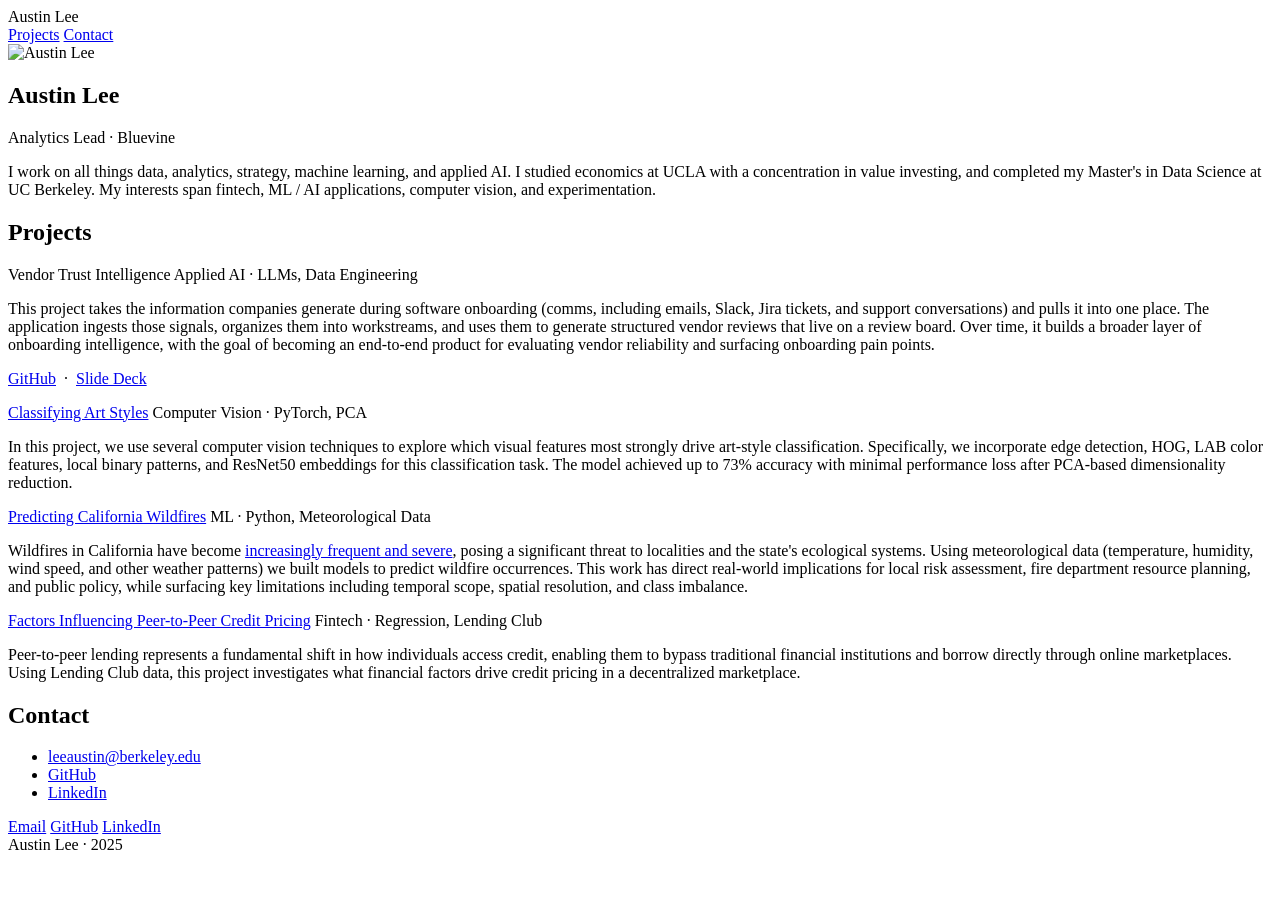
==== docs/index.html @ 0658cb46 "site change" ====
<!DOCTYPE html>
<html lang="en">
<head>
  <meta charset="UTF-8">
  <meta name="viewport" content="width=device-width, initial-scale=1.0">
  <!-- EDIT: Update this description for SEO / link previews -->
  <meta name="description" content="Austin Lee — analytics, data science, fintech, and applied AI.">
  <title>Austin Lee</title>
  <link rel="stylesheet" href="style.css">
</head>
<body>

  <div class="container">

    <!-- ======================================================
         NAVIGATION
         EDIT: site-name and nav-links text here.
         ====================================================== -->
    <nav class="site-nav">
      <span class="site-name">Austin Lee</span>
      <div class="nav-links">
        <a href="#projects">Projects</a>
        <a href="#contact">Contact</a>
      </div>
    </nav>

    <!-- ======================================================
         ABOUT
         ====================================================== -->
    <section id="about" class="section section-about">

      <!-- PHOTO: src points to IMG_4394.jpeg in the site root -->
      <img src="IMG_4394.jpeg" alt="Austin Lee" class="headshot">

      <div class="about-text">
        <!-- EDIT: Your name -->
        <h1 class="display-name">Austin Lee</h1>
        <!-- EDIT: Short role / affiliation line -->
        <p class="tagline">Analytics Lead &middot; Bluevine</p>
        <!-- EDIT: Bio paragraph -->
        <p>
          I work on all things data, analytics, strategy, machine learning,
          and applied AI. I studied economics at UCLA with a concentration
          in value investing, and completed my Master's in Data Science at
          UC Berkeley. My interests span fintech, ML&nbsp;/&nbsp;AI applications,
          computer vision, and experimentation.
        </p>
      </div>

    </section>

    <!-- ======================================================
         PROJECTS
         To add a project: copy one .project block, paste below
         the last one, and update the text.
         ====================================================== -->
    <section id="projects" class="section">
      <h2>Projects</h2>

      <div class="project-list">

        <!-- PROJECT ─────────────────────────────────────────── -->
        <div class="project">
          <div class="project-meta-row">
            <span class="project-title">Vendor Trust Intelligence</span>
            <span class="project-tags">Applied AI &middot; LLMs, Data Engineering</span>
          </div>
          <p>
            This project takes the information companies generate during software
            onboarding (comms, including emails, Slack, Jira tickets, and support
            conversations) and pulls it into one place. The application ingests
            those signals, organizes them into workstreams, and uses them to
            generate structured vendor reviews that live on a review board. Over
            time, it builds a broader layer of onboarding intelligence, with the
            goal of becoming an end-to-end product for evaluating vendor
            reliability and surfacing onboarding pain points.
          </p>
          <p class="project-links">
            <a href="https://github.com/syntheticfinds/vendor_software_integration"
               target="_blank" rel="noopener noreferrer">GitHub</a>
            &nbsp;&middot;&nbsp;
            <a href="https://docs.google.com/presentation/d/1JFO6lfKK7rEiCp5JdqS1DASUhos-JmWsVUtDWDUIVDE/edit?slide=id.g3beec2bdab8_0_416#slide=id.g3beec2bdab8_0_416"
               target="_blank" rel="noopener noreferrer">Slide Deck</a>
          </p>
        </div>

        <!-- PROJECT ─────────────────────────────────────────── -->
        <div class="project">
          <div class="project-meta-row">
            <span class="project-title">
              <a href="https://github.com/leeaustin120/Datasci281-Final-Project/blob/main/Datasci281%20Final%20Report.pdf"
                 target="_blank" rel="noopener noreferrer">Classifying Art Styles</a>
            </span>
            <span class="project-tags">Computer Vision &middot; PyTorch, PCA</span>
          </div>
          <p>
            In this project, we use several computer vision techniques to explore
            which visual features most strongly drive art-style classification.
            Specifically, we incorporate edge detection, HOG, LAB color features,
            local binary patterns, and ResNet50 embeddings for this classification
            task. The model achieved up to 73% accuracy with minimal performance
            loss after PCA-based dimensionality reduction.
          </p>
        </div>

        <!-- PROJECT ─────────────────────────────────────────── -->
        <div class="project">
          <div class="project-meta-row">
            <span class="project-title">
              <a href="https://medium.com/@leeaustin_13493/predicting-california-wildfires-ebcdc1ce2829"
                 target="_blank" rel="noopener noreferrer">Predicting California Wildfires</a>
            </span>
            <span class="project-tags">ML &middot; Python, Meteorological Data</span>
          </div>
          <p>
            Wildfires in California have become
            <a href="https://en.wikipedia.org/wiki/Palisades_Fire" target="_blank" rel="noopener noreferrer">increasingly frequent and severe</a>,
            posing a significant threat to localities and the state's ecological
            systems. Using meteorological data (temperature, humidity, wind speed,
            and other weather patterns) we built models to predict wildfire
            occurrences. This work has direct real-world implications for local
            risk assessment, fire department resource planning, and public policy,
            while surfacing key limitations including temporal scope, spatial
            resolution, and class imbalance.
          </p>
        </div>

        <!-- PROJECT ─────────────────────────────────────────── -->
        <div class="project">
          <div class="project-meta-row">
            <span class="project-title">
              <a href="https://medium.com/@leeaustin_13493/factors-influencing-peer-to-peer-credit-pricing-77b4ab35d776"
                 target="_blank" rel="noopener noreferrer">Factors Influencing Peer-to-Peer Credit Pricing</a>
            </span>
            <span class="project-tags">Fintech &middot; Regression, Lending Club</span>
          </div>
          <p>
            Peer-to-peer lending represents a fundamental shift in how individuals
            access credit, enabling them to bypass traditional financial institutions
            and borrow directly through online marketplaces. Using Lending Club data,
            this project investigates what financial factors drive credit pricing in
            a decentralized marketplace.
          </p>
        </div>

      </div>
    </section>


<!-- ======================================================
         CONTACT
         ====================================================== -->
    <section id="contact" class="section">
      <h2>Contact</h2>
      <ul class="contact-list">
        <li><a href="mailto:leeaustin@berkeley.edu">leeaustin@berkeley.edu</a></li>
        <li><a href="https://github.com/leeaustin120" target="_blank" rel="noopener noreferrer">GitHub</a></li>
        <li><a href="https://www.linkedin.com/in/lee-austin-120/" target="_blank" rel="noopener noreferrer">LinkedIn</a></li>
      </ul>
    </section>

  </div><!-- /.container -->

  <!-- ======================================================
       FOOTER
       EDIT: Replace placeholder URLs with your real links below.
       ====================================================== -->
  <footer class="site-footer">
    <div class="container footer-inner">
      <div class="footer-links">
        <a href="mailto:leeaustin@berkeley.edu">Email</a>
        <a href="https://github.com/leeaustin120" target="_blank" rel="noopener noreferrer">GitHub</a>
        <a href="https://www.linkedin.com/in/lee-austin-120/" target="_blank" rel="noopener noreferrer">LinkedIn</a>
      </div>
      <!-- EDIT: Name and year -->
      <span class="footer-copy">Austin Lee &middot; 2025</span>
    </div>
  </footer>

</body>
</html>
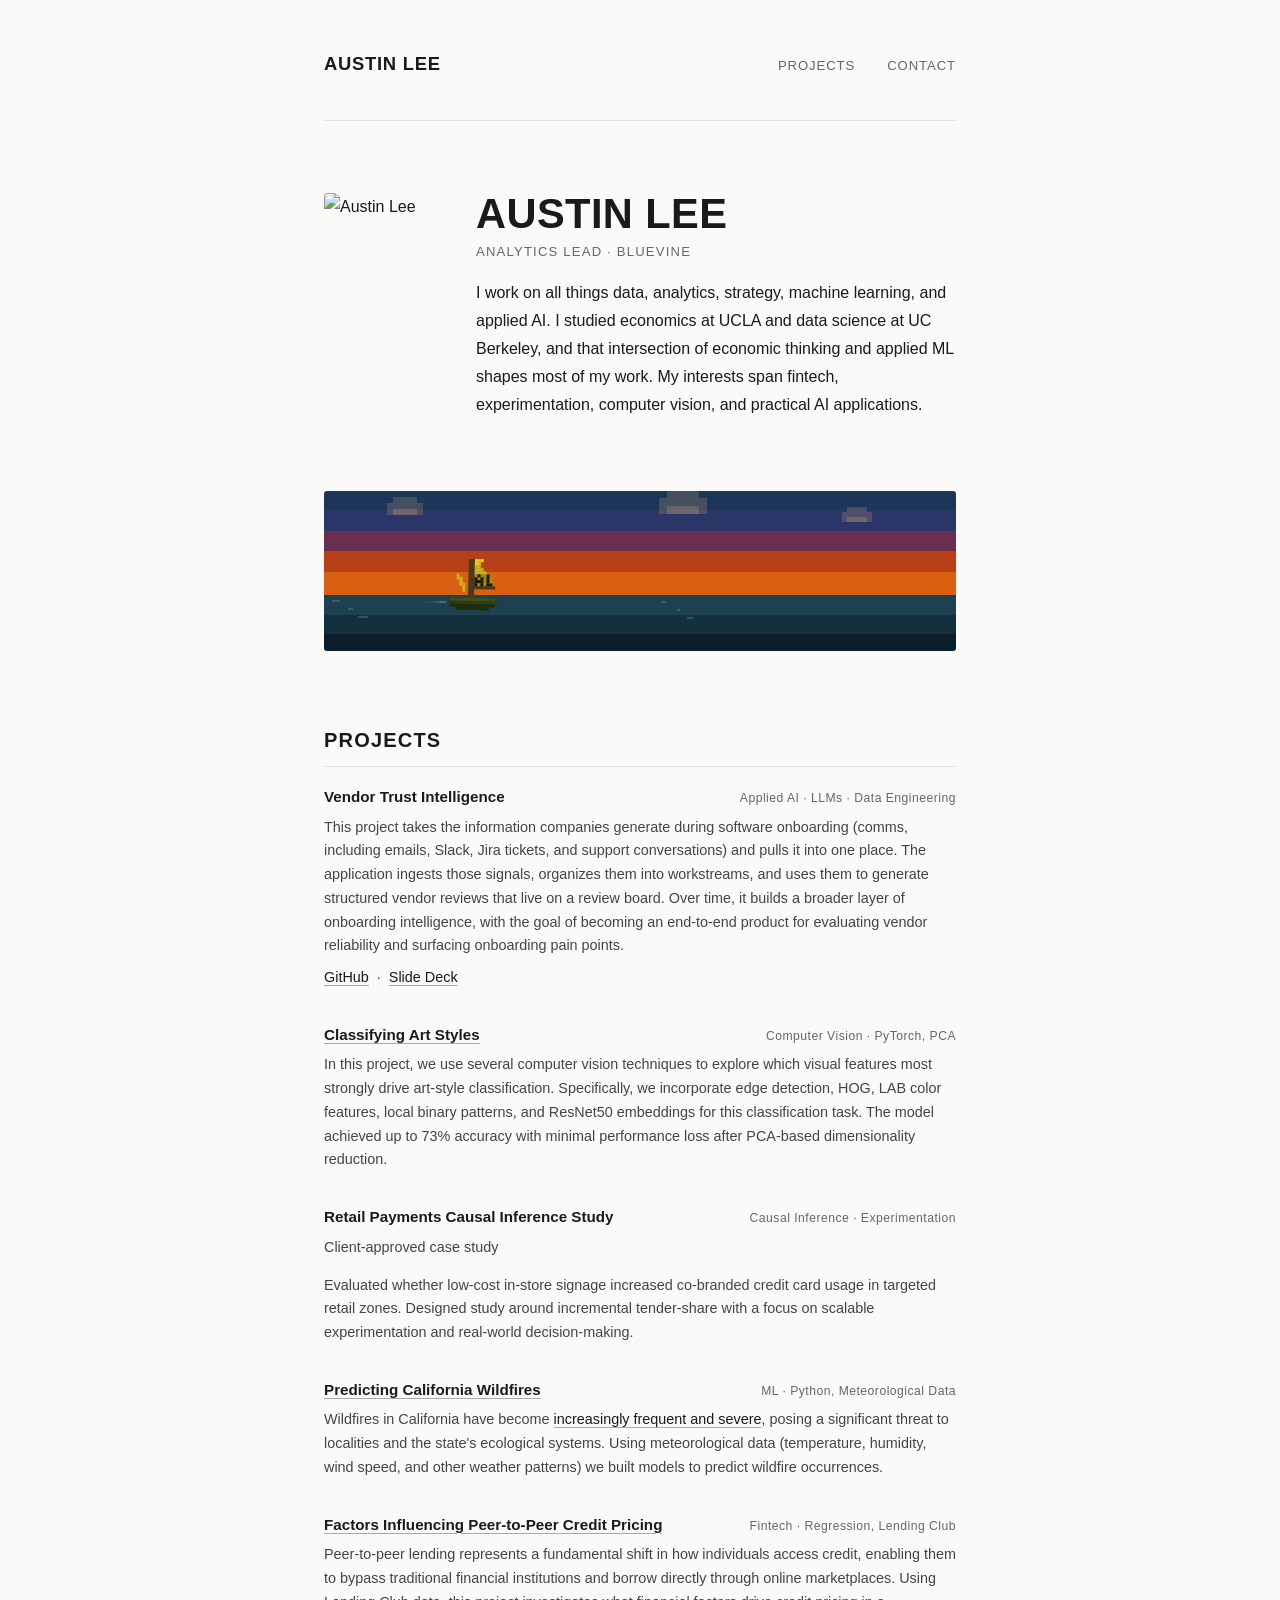
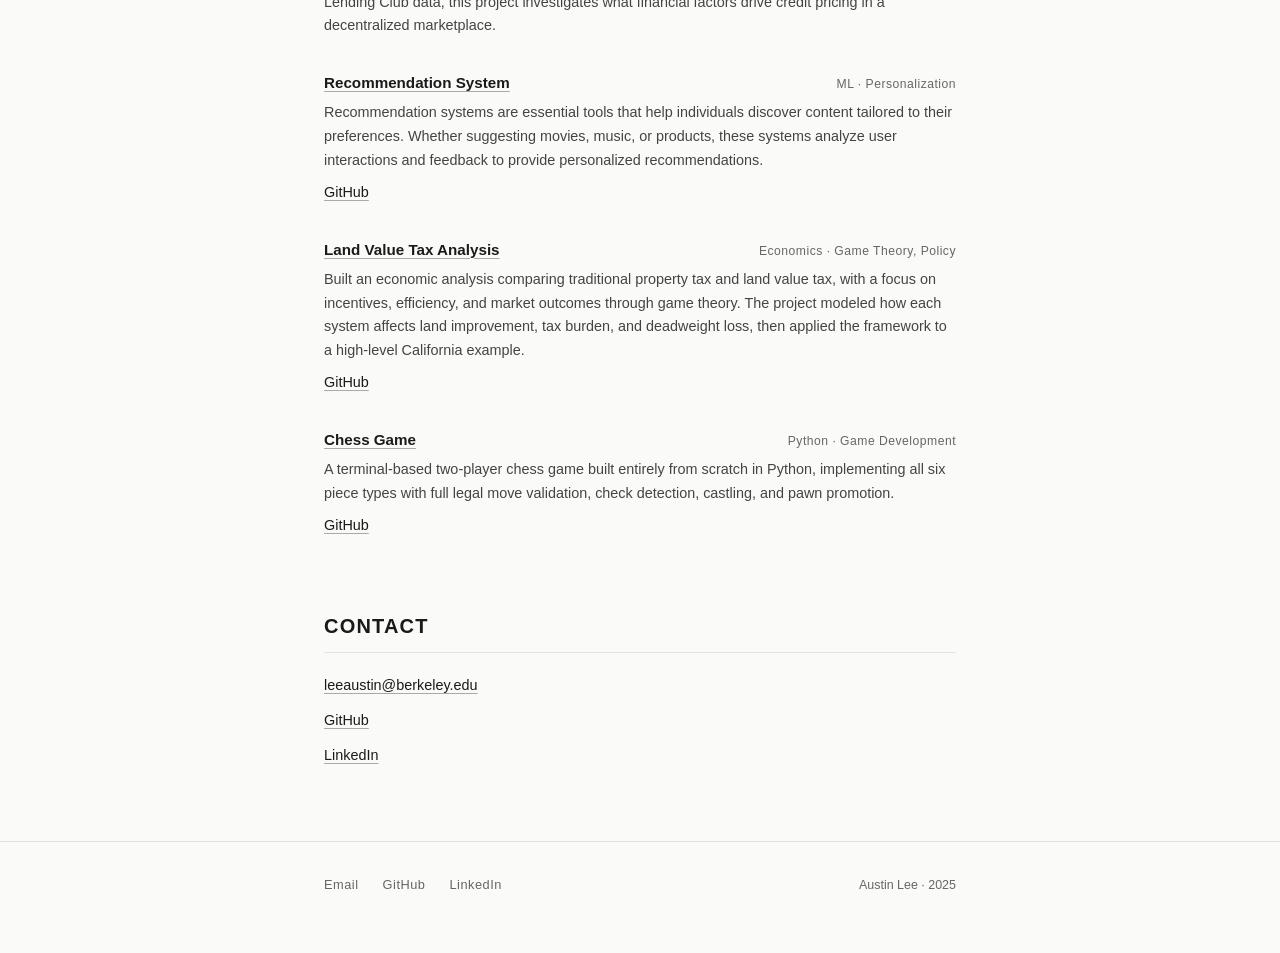
==== commit eaae791a: "Remove template comments and update styles Co-Authored-By: Claude Sonnet 4.6 <noreply@anthropic.com>" ====
--- a/docs/index.html
+++ b/docs/index.html
@@ -3,7 +3,6 @@
 <head>
   <meta charset="UTF-8">
   <meta name="viewport" content="width=device-width, initial-scale=1.0">
-  <!-- EDIT: Update this description for SEO / link previews -->
   <meta name="description" content="Austin Lee — analytics, data science, fintech, and applied AI.">
   <title>Austin Lee</title>
   <link rel="stylesheet" href="style.css">
@@ -12,10 +11,6 @@
 
   <div class="container">
 
-    <!-- ======================================================
-         NAVIGATION
-         EDIT: site-name and nav-links text here.
-         ====================================================== -->
     <nav class="site-nav">
       <span class="site-name">Austin Lee</span>
       <div class="nav-links">
@@ -24,46 +19,36 @@
       </div>
     </nav>
 
-    <!-- ======================================================
-         ABOUT
-         ====================================================== -->
     <section id="about" class="section section-about">
-
-      <!-- PHOTO: src points to IMG_4394.jpeg in the site root -->
       <img src="IMG_4394.jpeg" alt="Austin Lee" class="headshot">
-
       <div class="about-text">
-        <!-- EDIT: Your name -->
         <h1 class="display-name">Austin Lee</h1>
-        <!-- EDIT: Short role / affiliation line -->
         <p class="tagline">Analytics Lead &middot; Bluevine</p>
-        <!-- EDIT: Bio paragraph -->
         <p>
           I work on all things data, analytics, strategy, machine learning,
-          and applied AI. I studied economics at UCLA with a concentration
-          in value investing, and completed my Master's in Data Science at
-          UC Berkeley. My interests span fintech, ML&nbsp;/&nbsp;AI applications,
-          computer vision, and experimentation.
+          and applied AI. I studied economics at UCLA and data science at
+          UC Berkeley, and that intersection of economic thinking and applied
+          ML shapes most of my work. My interests span fintech, experimentation,
+          computer vision, and practical AI applications.
         </p>
       </div>
-
     </section>
 
     <!-- ======================================================
-         PROJECTS
-         To add a project: copy one .project block, paste below
-         the last one, and update the text.
+         BOAT SCENE
          ====================================================== -->
+    <section class="section section-boat" aria-label="Interactive boat scene">
+      <canvas id="boatCanvas" aria-hidden="true"></canvas>
+    </section>
+
     <section id="projects" class="section">
       <h2>Projects</h2>
-
       <div class="project-list">
 
-        <!-- PROJECT ─────────────────────────────────────────── -->
         <div class="project">
           <div class="project-meta-row">
             <span class="project-title">Vendor Trust Intelligence</span>
-            <span class="project-tags">Applied AI &middot; LLMs, Data Engineering</span>
+            <span class="project-tags">Applied AI &middot; LLMs &middot; Data Engineering</span>
           </div>
           <p>
             This project takes the information companies generate during software
@@ -84,7 +69,6 @@
           </p>
         </div>
 
-        <!-- PROJECT ─────────────────────────────────────────── -->
         <div class="project">
           <div class="project-meta-row">
             <span class="project-title">
@@ -103,7 +87,20 @@
           </p>
         </div>
 
-        <!-- PROJECT ─────────────────────────────────────────── -->
+        <div class="project">
+          <div class="project-meta-row">
+            <span class="project-title">Retail Payments Causal Inference Study</span>
+            <span class="project-tags">Causal Inference &middot; Experimentation</span>
+          </div>
+          <p class="project-client-note">Client-approved case study</p>
+          <p>
+            Evaluated whether low-cost in-store signage increased co-branded credit
+            card usage in targeted retail zones. Designed study around incremental
+            tender-share with a focus on scalable experimentation and real-world
+            decision-making.
+          </p>
+        </div>
+
         <div class="project">
           <div class="project-meta-row">
             <span class="project-title">
@@ -115,17 +112,12 @@
           <p>
             Wildfires in California have become
             <a href="https://en.wikipedia.org/wiki/Palisades_Fire" target="_blank" rel="noopener noreferrer">increasingly frequent and severe</a>,
-            posing a significant threat to localities and the state's ecological
-            systems. Using meteorological data (temperature, humidity, wind speed,
-            and other weather patterns) we built models to predict wildfire
-            occurrences. This work has direct real-world implications for local
-            risk assessment, fire department resource planning, and public policy,
-            while surfacing key limitations including temporal scope, spatial
-            resolution, and class imbalance.
+            posing a significant threat to localities and the state's ecological systems.
+            Using meteorological data (temperature, humidity, wind speed, and other
+            weather patterns) we built models to predict wildfire occurrences.
           </p>
         </div>
 
-        <!-- PROJECT ─────────────────────────────────────────── -->
         <div class="project">
           <div class="project-meta-row">
             <span class="project-title">
@@ -143,13 +135,69 @@
           </p>
         </div>
 
+        <div class="project">
+          <div class="project-meta-row">
+            <span class="project-title">
+              <a href="https://github.com/leeaustin120/Recommendation-System"
+                 target="_blank" rel="noopener noreferrer">Recommendation System</a>
+            </span>
+            <span class="project-tags">ML &middot; Personalization</span>
+          </div>
+          <p>
+            Recommendation systems are essential tools that help individuals discover
+            content tailored to their preferences. Whether suggesting movies, music,
+            or products, these systems analyze user interactions and feedback to
+            provide personalized recommendations.
+          </p>
+          <p class="project-links">
+            <a href="https://github.com/leeaustin120/Recommendation-System"
+               target="_blank" rel="noopener noreferrer">GitHub</a>
+          </p>
+        </div>
+
+        <div class="project">
+          <div class="project-meta-row">
+            <span class="project-title">
+              <a href="https://github.com/leeaustin120/LVT-Project/tree/main"
+                 target="_blank" rel="noopener noreferrer">Land Value Tax Analysis</a>
+            </span>
+            <span class="project-tags">Economics &middot; Game Theory, Policy</span>
+          </div>
+          <p>
+            Built an economic analysis comparing traditional property tax and land
+            value tax, with a focus on incentives, efficiency, and market outcomes
+            through game theory. The project modeled how each system affects land
+            improvement, tax burden, and deadweight loss, then applied the framework
+            to a high-level California example.
+          </p>
+          <p class="project-links">
+            <a href="https://github.com/leeaustin120/LVT-Project/tree/main"
+               target="_blank" rel="noopener noreferrer">GitHub</a>
+          </p>
+        </div>
+
+        <div class="project">
+          <div class="project-meta-row">
+            <span class="project-title">
+              <a href="https://github.com/leeaustin120/chess-game"
+                 target="_blank" rel="noopener noreferrer">Chess Game</a>
+            </span>
+            <span class="project-tags">Python &middot; Game Development</span>
+          </div>
+          <p>
+            A terminal-based two-player chess game built entirely from scratch in
+            Python, implementing all six piece types with full legal move validation,
+            check detection, castling, and pawn promotion.
+          </p>
+          <p class="project-links">
+            <a href="https://github.com/leeaustin120/chess-game"
+               target="_blank" rel="noopener noreferrer">GitHub</a>
+          </p>
+        </div>
+
       </div>
     </section>
 
-
-<!-- ======================================================
-         CONTACT
-         ====================================================== -->
     <section id="contact" class="section">
       <h2>Contact</h2>
       <ul class="contact-list">
@@ -161,10 +209,6 @@
 
   </div><!-- /.container -->
 
-  <!-- ======================================================
-       FOOTER
-       EDIT: Replace placeholder URLs with your real links below.
-       ====================================================== -->
   <footer class="site-footer">
     <div class="container footer-inner">
       <div class="footer-links">
@@ -172,10 +216,811 @@
         <a href="https://github.com/leeaustin120" target="_blank" rel="noopener noreferrer">GitHub</a>
         <a href="https://www.linkedin.com/in/lee-austin-120/" target="_blank" rel="noopener noreferrer">LinkedIn</a>
       </div>
-      <!-- EDIT: Name and year -->
       <span class="footer-copy">Austin Lee &middot; 2025</span>
     </div>
   </footer>
 
+  <!-- ============================================================
+       BOAT ANIMATION
+       All tuneable constants are at the top of the IIFE.
+       ============================================================ -->
+  <script>
+  (function () {
+    'use strict';
+
+    // ════════════════════════════════════════════════════════════
+    // TUNEABLE CONSTANTS
+    // ════════════════════════════════════════════════════════════
+
+    // Click boost — increase STRENGTH for bigger kick, lower DECAY for longer gust
+    var CLICK_BOOST_STRENGTH = 1.0;    // boost level per click (0–1)
+    var CLICK_BOOST_DECAY    = 0.011;  // decay per frame (~90 frames / ~1.5 s)
+    var CLICK_BOOST_MULT     = 5.0;    // speed multiplier at full boost
+
+    // Per-mode drift speeds (px / frame at 60 fps)
+    var SMALL_BOAT_SPEED  = 0.45;   // ← tweak small boat drift
+    var PIRATE_SHIP_SPEED = 0.65;   // ← tweak pirate ship drift
+
+    // Drag / rowing
+    var DRAG_ROWING_SPEED = 0.14;   // oar-swing rate (radians / frame)
+
+    // Peaceful environment (small boat)
+    var PEACEFUL_ROCK_DEG   = 2.0;   // ± degrees of hull rocking
+    var PEACEFUL_WAVE_AMP   = 3;     // CSS px of vertical sine-wave bob
+    var PEACEFUL_WAVE_SPEED = 0.018; // bob oscillation speed
+
+    // Storm environment (pirate ship)
+    var STORM_ROCK_DEG   = 9.0;    // ± degrees of hull rocking  ← tweak rocking
+    var STORM_WAVE_AMP   = 12;     // CSS px of vertical bob      ← tweak wave height
+    var STORM_WAVE_SPEED = 0.034;  // bob oscillation speed
+
+    // Rain — higher = more drops
+    var RAIN_INTENSITY = 55;        // ← tweak rain density
+
+    // Lightning — higher = less frequent
+    var LIGHTNING_FREQUENCY = 360;  // avg frames between strikes  ← tweak frequency
+
+    // Wind (shared)
+    var WIND_X_MIN     = -0.20;
+    var WIND_X_MAX     =  1.00;
+    var WIND_Y_AMP     =  0.06;
+    var WIND_CHANGE_LO =  180;
+    var WIND_CHANGE_HI =  420;
+    var WIND_LERP      =  0.005;
+
+    // Visual scale: 1 logical pixel = P CSS pixels
+    var P = 3;
+
+    // Boat bounding boxes (logical pixels)
+    var SB_W = 16;  // small boat width
+    var SB_H = 14;  // small boat height above waterline
+    var LB_W = 30;  // pirate boat width   ← tweak to resize
+    var LB_H = 24;  // pirate boat height  ← tweak to resize
+
+    // ── Colors — small boat (olive / yellow) ──────────────────
+    var CS = {
+      hullDark:  '#1e2c08',
+      hullMid:   '#2e3e10',
+      hullLight: '#3e5018',
+      sail1:     '#c8b418',
+      sail2:     '#9e8e10',
+      mast:      '#4a3820',
+      initials:  '#1a1a06',
+      flag:      '#e0c820',
+    };
+
+    // ── Colors — large pirate boat ────────────────────────────
+    var CL = {
+      hullDark:  '#100c04',
+      hullMid:   '#201408',
+      hullLight: '#302010',
+      sail1:     '#d8c890',
+      sail2:     '#b09a60',
+      mast:      '#3a2c14',
+      flagRed:   '#7a0c08',
+      skull:     '#e8ddb0',
+      crewSkin:  '#c09050',
+      crewDark:  '#100c04',
+      initials:  '#100c04',
+    };
+
+    // ── Sky bands — peaceful (sunset) ─────────────────────────
+    var SKY_PEACEFUL = [
+      [0.00, 0.18, '#1c3658'],
+      [0.18, 0.38, '#2a3668'],
+      [0.38, 0.58, '#68304e'],
+      [0.58, 0.78, '#b84018'],
+      [0.78, 1.00, '#d86010'],
+    ];
+
+    // ── Sky bands — storm ─────────────────────────────────────
+    var SKY_STORM = [
+      [0.00, 0.20, '#0c1420'],
+      [0.20, 0.42, '#101620'],
+      [0.42, 0.62, '#161414'],
+      [0.62, 0.80, '#221410'],
+      [0.80, 1.00, '#2a1608'],
+    ];
+
+    // ── Water palette ─────────────────────────────────────────
+    var CW_PEACEFUL = { top: '#1e4050', mid: '#14303e', bot: '#0a1e2c' };
+    var CW_STORM    = { top: '#0e2030', mid: '#0a1828', bot: '#060e1a' };
+
+    // ════════════════════════════════════════════════════════════
+    // SETUP
+    // ════════════════════════════════════════════════════════════
+
+    var canvas = document.getElementById('boatCanvas');
+    if (!canvas) return;
+    var ctx = canvas.getContext('2d');
+    var prefersReduced = window.matchMedia('(prefers-reduced-motion: reduce)').matches;
+
+    // ── Core state ────────────────────────────────────────────
+    var W, H, waterY, dpr;
+    var x;                       // boat left edge (CSS px)
+    var vx  = SMALL_BOAT_SPEED;
+    var angle   = 0;
+    var waveOff = 0;             // current sine-wave vertical offset
+    var windX = 0.6, windY = 0, curWindX = 0.6, curWindY = 0;
+    var windTimer = 0, nextWind = rand(WIND_CHANGE_LO, WIND_CHANGE_HI);
+    var boost   = 0;
+    var fc      = 0;
+    var wakes   = [];
+    var boatMode  = 'small';
+    var wrapCount = 0;
+
+    // ── Storm state ───────────────────────────────────────────
+    var stormT        = 0;      // 0 = peaceful, 1 = full storm (lerped gradually)
+    var rainDrops     = [];
+    var boltSegs      = null;   // stored lightning bolt path
+    var lightningAlpha = 0;
+    var lightningTimer = 0;
+    var nextLightning  = Math.round(rand(200, 500));
+
+    // ── Drag / interaction state ──────────────────────────────
+    var isDragging     = false;
+    var pointerDownPos = null;   // {x,y} CSS px at pointerdown; null if not pressed
+    var dragOffX       = 0;      // (pointer x) − (boat center x) at drag start
+    var dragPrevX      = 0;      // pointer x from previous frame for velocity
+    var dragVelX       = 0;      // inertia applied on release
+    var rowPhase       = 0;      // oar oscillation phase (radians, advances while dragging)
+
+    // ── Helpers ───────────────────────────────────────────────
+
+    function rand(a, b)     { return a + Math.random() * (b - a); }
+    function lerp(a, b, t)  { return a + (b - a) * t; }
+    function clamp(v, a, b) { return Math.max(a, Math.min(b, v)); }
+
+    // Draw a logical-pixel block in the current (possibly transformed) context.
+    // lx, ly = top-left corner in logical px; lw, lh = size in logical px.
+    function blk(lx, ly, lw, lh, color) {
+      ctx.fillStyle = color;
+      ctx.fillRect(
+        Math.round(lx * P), Math.round(ly * P),
+        Math.round(lw * P), Math.round(lh * P)
+      );
+    }
+
+    function boatCSSW() { return (boatMode === 'small' ? SB_W : LB_W) * P; }
+    function boatCSSH() { return (boatMode === 'small' ? SB_H : LB_H) * P; }
+
+    // ── Resize ────────────────────────────────────────────────
+    function resize() {
+      dpr = window.devicePixelRatio || 1;
+      var rect = canvas.getBoundingClientRect();
+      W = rect.width;
+      H = rect.height;
+      canvas.width  = Math.round(W * dpr);
+      canvas.height = Math.round(H * dpr);
+      waterY = H * 0.65;
+      if (x === undefined) x = W * 0.15;
+      else x = clamp(x, 0, W - boatCSSW());
+      initRain();
+    }
+
+    // ════════════════════════════════════════════════════════════
+    // PHYSICS
+    // ════════════════════════════════════════════════════════════
+
+    function updateWind() {
+      windTimer++;
+      if (windTimer >= nextWind) {
+        windTimer = 0;
+        nextWind  = rand(WIND_CHANGE_LO, WIND_CHANGE_HI);
+        windX = lerp(WIND_X_MIN, WIND_X_MAX, Math.random() * Math.random() + 0.15);
+        windY = rand(-WIND_Y_AMP, WIND_Y_AMP);
+      }
+      curWindX = lerp(curWindX, windX, WIND_LERP);
+      curWindY = lerp(curWindY, windY, WIND_LERP);
+    }
+
+    function updatePhysics() {
+      // ── Always runs (even during drag) ──────────────────────
+
+      // Storm intensity: lerps 0→1 when pirate, 1→0 when small
+      stormT = lerp(stormT, boatMode === 'pirate' ? 1.0 : 0.0, 0.012);
+
+      // Wave-driven vertical bob
+      var wAmp = lerp(PEACEFUL_WAVE_AMP,   STORM_WAVE_AMP,   stormT);
+      var wSpd = lerp(PEACEFUL_WAVE_SPEED, STORM_WAVE_SPEED, stormT);
+      waveOff = Math.sin(fc * wSpd) * wAmp;
+
+      // Rocking angle
+      var rockDeg = lerp(PEACEFUL_ROCK_DEG, STORM_ROCK_DEG, stormT);
+      var rockRad = rockDeg * Math.PI / 180;
+      var ri = 0.5 + clamp(Math.abs(curWindX), 0, 1) * 0.4 + boost * 0.3;
+      angle = Math.sin(fc * 0.018) * rockRad * ri;
+
+      // Boost decay
+      boost = Math.max(0, boost - CLICK_BOOST_DECAY);
+
+      // ── Skip drift when dragging ─────────────────────────────
+      if (isDragging) {
+        rowPhase += DRAG_ROWING_SPEED;
+        return;
+      }
+
+      // ── Normal drift physics ─────────────────────────────────
+      var baseSpeed = (boatMode === 'small') ? SMALL_BOAT_SPEED : PIRATE_SHIP_SPEED;
+      var sm = 1 + boost * (CLICK_BOOST_MULT - 1);
+      vx = lerp(vx, baseSpeed * curWindX * sm, 0.025);
+      x += vx;
+
+      // Wrap: crossing the edge triggers the mode switch
+      var margin = 24;
+      var bw = boatCSSW();
+      if (vx > 0 && x > W + margin) {
+        wrapCount++;
+        boatMode = (wrapCount % 2 === 1) ? 'pirate' : 'small';
+        x = -boatCSSW() - margin;
+        wakes = [];
+      } else if (vx < 0 && x < -bw - margin) {
+        wrapCount++;
+        boatMode = (wrapCount % 2 === 1) ? 'pirate' : 'small';
+        x = W + margin;
+        wakes = [];
+      }
+    }
+
+    function updateWakes() {
+      if (isDragging) return;
+      if (fc % 3 === 0 && Math.abs(vx) > 0.15) {
+        var bw = boatCSSW();
+        wakes.push({
+          x:     x + (vx > 0 ? -4 : bw + 4),
+          y:     waterY + waveOff + 3,
+          rx:    4 + boost * 12,
+          ry:    2,
+          life:  1,
+          alpha: 0.18 + boost * 0.25,
+        });
+      }
+      for (var i = wakes.length - 1; i >= 0; i--) {
+        var w = wakes[i];
+        w.life  -= 0.028;
+        w.rx    += 1.1;
+        w.ry    += 0.2;
+        w.alpha *= 0.94;
+        w.x     -= vx * 0.2;
+        if (w.life <= 0) wakes.splice(i, 1);
+      }
+    }
+
+    // ════════════════════════════════════════════════════════════
+    // STORM EFFECTS
+    // ════════════════════════════════════════════════════════════
+
+    function initRain() {
+      rainDrops = [];
+      for (var i = 0; i < RAIN_INTENSITY; i++) {
+        rainDrops.push(makeRainDrop(true));
+      }
+    }
+
+    function makeRainDrop(spread) {
+      return {
+        x:     spread ? rand(0, W) : rand(-W * 0.1, W),
+        y:     spread ? rand(0, H) : rand(-30, 0),
+        len:   Math.round(rand(4, 10)),
+        speed: rand(3.5, 7.0),
+      };
+    }
+
+    function updateStorm() {
+      // Rain particles
+      for (var i = 0; i < rainDrops.length; i++) {
+        var d = rainDrops[i];
+        d.y += d.speed;
+        d.x += d.speed * 0.25;   // slight diagonal slant
+        if (d.y > H || d.x > W + 20) {
+          rainDrops[i] = makeRainDrop(false);
+        }
+      }
+
+      // Lightning fade
+      if (lightningAlpha > 0) {
+        lightningAlpha = Math.max(0, lightningAlpha - 0.055);
+      }
+
+      // Lightning trigger
+      if (stormT > 0.7) {
+        lightningTimer++;
+        if (lightningTimer >= nextLightning && lightningAlpha <= 0.01) {
+          triggerLightning();
+        }
+      } else {
+        lightningTimer = 0;
+      }
+    }
+
+    function triggerLightning() {
+      lightningAlpha = 0.85;
+      lightningTimer = 0;
+      nextLightning  = Math.round(rand(LIGHTNING_FREQUENCY * 0.5, LIGHTNING_FREQUENCY * 1.5));
+      boltSegs = [];
+      var cx       = Math.round(rand(W * 0.18, W * 0.82));
+      var segCount = 5 + Math.floor(Math.random() * 4);
+      var segH     = Math.round(waterY / segCount);
+      for (var i = 0; i < segCount; i++) {
+        boltSegs.push({ x: cx, y: i * segH, h: segH + 2 });
+        cx = clamp(cx + Math.round(rand(-14, 14)), 6, W - 6);
+      }
+    }
+
+    // ════════════════════════════════════════════════════════════
+    // DRAWING — background
+    // ════════════════════════════════════════════════════════════
+
+    function drawSky() {
+      var bands = (stormT > 0.5) ? SKY_STORM : SKY_PEACEFUL;
+      for (var i = 0; i < bands.length; i++) {
+        var y0 = Math.round(bands[i][0] * waterY);
+        var y1 = Math.round(bands[i][1] * waterY);
+        ctx.fillStyle = bands[i][2];
+        ctx.fillRect(0, y0, W, Math.max(y1 - y0, 1));
+      }
+      // Peaceful clouds only (disappear as storm builds)
+      if (stormT < 0.45) {
+        var fade = 1 - stormT / 0.45;
+        ctx.save();
+        ctx.globalAlpha = fade;
+        drawPixelCloud(W * 0.10, waterY * 0.12, 6);
+        drawPixelCloud(W * 0.53, waterY * 0.07, 8);
+        drawPixelCloud(W * 0.82, waterY * 0.20, 5);
+        ctx.restore();
+      }
+    }
+
+    var CLOUD_SHAPE = [[1, 1, 4, 1], [0, 0, 6, 2], [1, -1, 4, 1]];
+    function drawPixelCloud(cx, cy, scale) {
+      ctx.fillStyle = 'rgba(255,195,130,0.18)';
+      for (var i = 0; i < CLOUD_SHAPE.length; i++) {
+        var s = CLOUD_SHAPE[i];
+        ctx.fillRect(
+          Math.round(cx + s[0] * scale), Math.round(cy + s[1] * scale),
+          Math.round(s[2] * scale),       Math.round(s[3] * scale)
+        );
+      }
+    }
+
+    function drawWater() {
+      var cw = (stormT > 0.5) ? CW_STORM : CW_PEACEFUL;
+      var h  = H - waterY;
+
+      if (stormT > 0.25) {
+        // Storm: sinusoidal waterline drawn as 4px-wide vertical strips
+        var wfreq = 0.032;
+        var wamp  = Math.round(lerp(0, STORM_WAVE_AMP * 0.6, stormT));
+        ctx.fillStyle = cw.top;
+        for (var wx = 0; wx < W; wx += 4) {
+          var wy = Math.round(waterY + Math.sin(wx * wfreq + fc * STORM_WAVE_SPEED * 2) * wamp);
+          ctx.fillRect(wx, wy, 4, H - wy);
+        }
+        // Depth banding painted over the strip fill
+        ctx.fillStyle = cw.mid;
+        ctx.fillRect(0, Math.round(waterY + wamp + 8), W, Math.round(h * 0.32));
+        ctx.fillStyle = cw.bot;
+        ctx.fillRect(0, Math.round(waterY + h * 0.55), W, Math.round(h * 0.50));
+      } else {
+        // Peaceful: flat bands + gentle shimmer dashes
+        ctx.fillStyle = cw.top;
+        ctx.fillRect(0, Math.round(waterY),            W, Math.round(h * 0.35));
+        ctx.fillStyle = cw.mid;
+        ctx.fillRect(0, Math.round(waterY + h * 0.35), W, Math.round(h * 0.35));
+        ctx.fillStyle = cw.bot;
+        ctx.fillRect(0, Math.round(waterY + h * 0.70), W, Math.ceil(h * 0.32));
+
+        ctx.fillStyle = 'rgba(90,170,200,0.30)';
+        var rows = [[5, 0.20, 8], [13, 0.37, 5], [21, 0.55, 10]];
+        for (var i = 0; i < rows.length; i++) {
+          var dy = rows[i][0], sp = rows[i][1], dw = rows[i][2];
+          var ph  = Math.floor(fc * sp) % (W + dw);
+          var ph2 = (ph + Math.round(W * 0.52)) % (W + dw);
+          ctx.fillRect(ph  - dw, Math.round(waterY + dy),     dw,                    2);
+          ctx.fillRect(ph2 - dw, Math.round(waterY + dy + 1), Math.round(dw * 0.6),  2);
+        }
+      }
+    }
+
+    function drawRain() {
+      if (stormT < 0.05) return;
+      ctx.save();
+      ctx.globalAlpha = Math.min(stormT * 0.85, 0.72);
+      ctx.fillStyle   = 'rgba(160,210,240,0.85)';
+      for (var i = 0; i < rainDrops.length; i++) {
+        var d = rainDrops[i];
+        ctx.fillRect(Math.round(d.x), Math.round(d.y), 1, d.len);
+      }
+      ctx.restore();
+    }
+
+    function drawLightning() {
+      if (lightningAlpha <= 0.01 || !boltSegs) return;
+      ctx.save();
+      // Broad sky flash
+      ctx.globalAlpha = lightningAlpha * 0.30;
+      ctx.fillStyle   = '#c0d8ff';
+      ctx.fillRect(0, 0, W, Math.round(waterY));
+      // Bolt segments
+      ctx.globalAlpha = lightningAlpha;
+      for (var i = 0; i < boltSegs.length; i++) {
+        var s = boltSegs[i];
+        ctx.fillStyle = '#ddeeff';
+        ctx.fillRect(s.x,     s.y, 3, s.h);
+        ctx.fillStyle = '#ffffff';
+        ctx.fillRect(s.x + 1, s.y, 1, s.h);   // bright core
+      }
+      ctx.restore();
+    }
+
+    function drawWake(w) {
+      ctx.save();
+      ctx.globalAlpha = w.alpha * w.life;
+      ctx.fillStyle   = 'rgba(110,190,215,0.75)';
+      var rw = Math.max(Math.round(w.rx), 2);
+      ctx.fillRect(Math.round(w.x - rw / 2), Math.round(w.y), rw, 2);
+      ctx.restore();
+    }
+
+    // ════════════════════════════════════════════════════════════
+    // DRAWING — small olive/yellow boat
+    // Context origin = boat center-X at waterline (y=0 is deck level).
+    // Negative y = above waterline (mast / sails).
+    // ════════════════════════════════════════════════════════════
+
+    function drawSmallBoat(cx, by) {
+      ctx.save();
+      ctx.translate(Math.round(cx), Math.round(by));
+      ctx.rotate(angle);
+
+      // Hull — 4 rows
+      blk(-7, 0,  15, 1, CS.hullLight);
+      blk(-8, 1,  17, 1, CS.hullMid);
+      blk(-7, 2,  15, 1, CS.hullDark);
+      blk(-5, 3,  11, 1, CS.hullDark);
+
+      // Mast
+      blk(-1, -13, 2, 13, CS.mast);
+
+      // Main sail — stepped right triangle
+      blk(1, -12, 1, 1, CS.sail1);
+      blk(1, -11, 2, 1, CS.sail1);
+      blk(1, -10, 3, 1, CS.sail1);
+      blk(1,  -9, 4, 1, CS.sail1);
+      blk(1,  -8, 5, 1, CS.sail2);
+      blk(1,  -7, 6, 1, CS.sail2);
+      blk(1,  -6, 6, 1, CS.sail2);
+      blk(1,  -5, 5, 1, CS.sail2);
+      blk(-1,  -4, 9, 1, CS.mast);   // boom
+
+      // "AL" on main sail (dark ink, sits in sail2 area)
+      drawInitials(1, -8, CS.initials);
+
+      // Forward jib
+      blk(-5, -8, 1, 1, CS.sail1);
+      blk(-5, -7, 1, 1, CS.sail1);
+      blk(-4, -7, 1, 1, CS.sail1);
+      blk(-4, -6, 1, 2, CS.sail1);
+      blk(-3, -5, 1, 3, CS.sail1);
+
+      // Flag at masthead
+      blk(1, -13, 3, 1, CS.flag);
+      blk(1, -12, 2, 1, CS.flag);
+
+      // Rowing oar (port side) — only visible while dragging
+      if (isDragging) {
+        var fwd = Math.sin(rowPhase) > 0;
+        if (fwd) {
+          blk(-11, -2, 4, 1, CS.mast);   // handle angled forward-up
+          blk(-11,  0, 2, 1, CS.mast);   // blade dipping forward
+        } else {
+          blk(-11,  0, 4, 1, CS.mast);   // handle angled back-down
+          blk(-10,  1, 2, 1, CS.mast);   // blade trailing behind
+        }
+      }
+
+      ctx.restore();
+    }
+
+    // ════════════════════════════════════════════════════════════
+    // DRAWING — "AL" pixel-font stamp
+    // 6 logical px wide × 4 logical px tall.
+    // A occupies cols 0-2; gap at col 3; L occupies cols 4-5.
+    // lx, ly = top-left in logical px (current boat context).
+    // ════════════════════════════════════════════════════════════
+
+    function drawInitials(lx, ly, color) {
+      ctx.fillStyle = color;
+      // A: 3×4
+      var A = [
+        [1, 0, 1, 1],
+        [0, 1, 1, 1], [2, 1, 1, 1],
+        [0, 2, 3, 1],
+        [0, 3, 1, 1], [2, 3, 1, 1],
+      ];
+      // L: 2×4
+      var L = [
+        [0, 0, 1, 3],
+        [0, 3, 2, 1],
+      ];
+      var i, r;
+      for (i = 0; i < A.length; i++) {
+        r = A[i];
+        ctx.fillRect(
+          Math.round((lx + r[0])     * P), Math.round((ly + r[1]) * P),
+          Math.round(r[2] * P),             Math.round(r[3] * P)
+        );
+      }
+      for (i = 0; i < L.length; i++) {
+        r = L[i];
+        ctx.fillRect(
+          Math.round((lx + 4 + r[0]) * P), Math.round((ly + r[1]) * P),
+          Math.round(r[2] * P),             Math.round(r[3] * P)
+        );
+      }
+    }
+
+    // ════════════════════════════════════════════════════════════
+    // DRAWING — large pirate boat
+    // ════════════════════════════════════════════════════════════
+
+    function drawPirateBoat(cx, by) {
+      ctx.save();
+      ctx.translate(Math.round(cx), Math.round(by));
+      // Storm multiplies the rocking — pirate ship pitches dramatically
+      ctx.rotate(angle * (0.9 + stormT * 0.4));
+
+      // Hull
+      blk(-14,  0, 29, 1, CL.hullLight);
+      blk(-15,  1, 31, 1, CL.hullMid);
+      blk(-14,  2, 29, 1, CL.hullMid);
+      blk(-12,  3, 25, 1, CL.hullDark);
+      blk(-11,  4, 23, 1, CL.hullDark);
+      blk( -9,  5, 19, 1, CL.hullDark);
+      blk( -7,  6, 15, 1, CL.hullDark);
+
+      // Portholes
+      blk(-10, 2, 2, 1, CL.hullDark);
+      blk( -3, 2, 2, 1, CL.hullDark);
+      blk(  4, 2, 2, 1, CL.hullDark);
+
+      // Forecastle (raised bow, port side)
+      blk(-15, -1, 8, 2, CL.hullMid);
+      blk(-15, -2, 6, 1, CL.hullLight);
+
+      // Aft castle (raised stern, starboard side)
+      blk(8, -1, 7, 3, CL.hullMid);
+      blk(8, -3, 6, 1, CL.hullLight);
+
+      // Main mast
+      blk(-10, -22, 2, 22, CL.mast);
+      // Mizzen mast
+      blk(  6, -18, 2, 18, CL.mast);
+
+      // Crow's nest platform
+      blk(-12, -23, 7, 1, CL.mast);
+
+      // Main sail — large stepped cream triangle
+      blk( -8, -21,  2, 1, CL.sail1);
+      blk( -8, -20,  4, 1, CL.sail1);
+      blk( -8, -19,  6, 1, CL.sail1);
+      blk( -8, -18,  8, 1, CL.sail1);
+      blk( -8, -17,  9, 1, CL.sail2);
+      blk( -8, -16, 11, 1, CL.sail2);
+      blk( -8, -15, 12, 1, CL.sail2);
+      blk( -8, -14, 12, 1, CL.sail2);
+      blk( -8, -13, 11, 1, CL.sail2);
+      blk( -8, -12, 10, 1, CL.sail2);
+      blk(-10, -11, 16, 1, CL.mast);   // main boom
+
+      // "AL" on main sail — dark ink on cream background
+      // Placed at widest section (y=-15, sail spans 12 logical px)
+      drawInitials(-6, -15, CL.initials);
+
+      // Mizzen sail — smaller stepped triangle
+      blk( 8, -17, 2, 1, CL.sail1);
+      blk( 8, -16, 3, 1, CL.sail1);
+      blk( 8, -15, 4, 1, CL.sail1);
+      blk( 8, -14, 5, 1, CL.sail2);
+      blk( 8, -13, 5, 1, CL.sail2);
+      blk( 8, -12, 4, 1, CL.sail2);
+      blk( 6, -11, 9, 1, CL.mast);    // mizzen boom
+
+      // Skull-and-crossbones flag
+      drawSkullFlag(-11, -26);
+
+      // Crew — rowing arms appear while dragging
+      drawCrew(-13, -2);   // forecastle lookout
+      drawCrew( -5,  0);   // main deck
+      drawCrew(  3,  0);   // main deck
+      drawCrew( 10, -3);   // helmsman on aft castle
+
+      ctx.restore();
+    }
+
+    // 5×4 logical-pixel skull-and-crossbones flag
+    function drawSkullFlag(lx, ly) {
+      blk(lx,     ly,     5, 4, CL.flagRed);
+      blk(lx + 1, ly,     3, 1, CL.skull);
+      blk(lx,     ly + 1, 5, 1, CL.skull);
+      blk(lx + 1, ly + 1, 1, 1, CL.flagRed);   // left eye socket
+      blk(lx + 3, ly + 1, 1, 1, CL.flagRed);   // right eye socket
+      blk(lx,     ly + 3, 2, 1, CL.skull);      // crossbones left
+      blk(lx + 3, ly + 3, 2, 1, CL.skull);      // crossbones right
+    }
+
+    // 2×5 logical-pixel crew figure.  ly = bottom of feet (deck surface).
+    // Rowing arms extend when isDragging is active.
+    function drawCrew(lx, ly) {
+      blk(lx, ly - 5, 2, 1, CL.hullDark);    // hat
+      blk(lx, ly - 4, 2, 2, CL.crewSkin);    // head
+      blk(lx, ly - 2, 2, 2, CL.crewDark);    // body
+
+      if (isDragging) {
+        var fwd = Math.sin(rowPhase) > 0;
+        if (fwd) {
+          blk(lx - 2, ly - 2, 2, 1, CL.crewSkin);   // arm reaching forward
+          blk(lx - 3, ly - 1, 3, 1, CL.mast);         // oar shaft forward
+        } else {
+          blk(lx + 2, ly - 2, 2, 1, CL.crewSkin);   // arm pulling back
+          blk(lx + 2, ly - 1, 3, 1, CL.mast);         // oar shaft back
+        }
+      }
+    }
+
+    // ════════════════════════════════════════════════════════════
+    // MAIN DRAW
+    // ════════════════════════════════════════════════════════════
+
+    function draw() {
+      ctx.save();
+      ctx.scale(dpr, dpr);
+      ctx.clearRect(0, 0, W, H);
+
+      drawSky();
+      drawWater();
+      drawRain();
+
+      for (var i = 0; i < wakes.length; i++) drawWake(wakes[i]);
+
+      var bw = boatCSSW();
+      var by = waterY + waveOff;
+      var cx = x + bw / 2;
+
+      if (boatMode === 'small') drawSmallBoat(cx, by);
+      else                      drawPirateBoat(cx, by);
+
+      drawLightning();
+
+      // Gust speed-lines — only when boosting under sail power (not dragging)
+      if (boost > 0.25 && !isDragging) {
+        var dir   = vx >= 0 ? -1 : 1;
+        var lineX = Math.round(vx >= 0 ? x - 5 : x + bw + 5);
+        ctx.save();
+        ctx.globalAlpha = boost * 0.60;
+        ctx.fillStyle   = 'rgba(240,200,80,0.90)';
+        var gl = [[-18, 20], [-10, 14], [-3, 22]];
+        for (var j = 0; j < gl.length; j++) {
+          var gx = dir > 0 ? lineX - gl[j][1] : lineX;
+          ctx.fillRect(Math.round(gx), Math.round(by + gl[j][0]), gl[j][1], 2);
+        }
+        ctx.restore();
+      }
+
+      ctx.restore();
+    }
+
+    // ════════════════════════════════════════════════════════════
+    // HIT TEST
+    // ════════════════════════════════════════════════════════════
+
+    function hitTest(ptx, pty) {
+      var bh = boatCSSH();
+      var bw = boatCSSW();
+      var by = waterY + waveOff;
+      return ptx >= x - 6        && ptx <= x + bw + 6 &&
+             pty >= by - bh - 4  && pty <= by + 12;
+    }
+
+    // ════════════════════════════════════════════════════════════
+    // POINTER EVENTS
+    // Unified mouse + touch via Pointer Events API.
+    // Distinguishes click (no significant movement) from drag.
+    // ════════════════════════════════════════════════════════════
+
+    var DRAG_THRESHOLD = 6;   // CSS px of movement before press becomes a drag
+
+    canvas.addEventListener('pointerdown', function (e) {
+      var r   = canvas.getBoundingClientRect();
+      var cpx = e.clientX - r.left;
+      var cpy = e.clientY - r.top;
+      if (!hitTest(cpx, cpy)) return;
+      e.preventDefault();
+      canvas.setPointerCapture(e.pointerId);
+      pointerDownPos = { x: cpx, y: cpy };
+      dragOffX  = cpx - (x + boatCSSW() / 2);
+      dragPrevX = cpx;
+      dragVelX  = 0;
+      canvas.style.cursor = 'grabbing';
+    }, { passive: false });
+
+    canvas.addEventListener('pointermove', function (e) {
+      var r   = canvas.getBoundingClientRect();
+      var cpx = e.clientX - r.left;
+      var cpy = e.clientY - r.top;
+
+      if (pointerDownPos !== null) {
+        var dx = Math.abs(cpx - pointerDownPos.x);
+        var dy = Math.abs(cpy - pointerDownPos.y);
+        if (!isDragging && (dx + dy) > DRAG_THRESHOLD) {
+          isDragging = true;
+        }
+      }
+
+      if (isDragging) {
+        // Smooth velocity tracking (blended, not raw delta)
+        dragVelX  = lerp(dragVelX, cpx - dragPrevX, 0.6);
+        dragPrevX = cpx;
+        // Move boat center-X to follow pointer, clamped to avoid full exit
+        x = clamp(
+          cpx - dragOffX - boatCSSW() / 2,
+          -boatCSSW() * 0.3,
+          W - boatCSSW() * 0.7
+        );
+      } else if (pointerDownPos === null) {
+        // Hover cursor hint (only when not pressed)
+        canvas.style.cursor = hitTest(cpx, cpy) ? 'grab' : 'default';
+      }
+    });
+
+    canvas.addEventListener('pointerup', function (e) {
+      var r   = canvas.getBoundingClientRect();
+      var cpx = e.clientX - r.left;
+      var cpy = e.clientY - r.top;
+
+      if (pointerDownPos !== null) {
+        if (!isDragging) {
+          // Tap / click: apply boost
+          if (hitTest(cpx, cpy)) boost = CLICK_BOOST_STRENGTH;
+        } else {
+          // Drag release: hand off inertia to physics
+          vx = clamp(dragVelX, -4.5, 4.5);
+        }
+      }
+
+      isDragging     = false;
+      pointerDownPos = null;
+      canvas.style.cursor = hitTest(cpx, cpy) ? 'grab' : 'default';
+      try { canvas.releasePointerCapture(e.pointerId); } catch (_) {}
+    });
+
+    canvas.addEventListener('pointercancel', function () {
+      isDragging     = false;
+      pointerDownPos = null;
+      canvas.style.cursor = 'default';
+    });
+
+    // ════════════════════════════════════════════════════════════
+    // ANIMATION LOOP
+    // ════════════════════════════════════════════════════════════
+
+    function tick() {
+      fc++;
+      if (!prefersReduced) {
+        updateWind();
+        updatePhysics();
+        updateWakes();
+        updateStorm();
+      }
+      draw();
+      requestAnimationFrame(tick);
+    }
+
+    resize();
+    window.addEventListener('resize', resize);
+    requestAnimationFrame(tick);
+  })();
+  </script>
+
 </body>
 </html>
--- a/docs/style.css
+++ b/docs/style.css
@@ -0,0 +1,437 @@
+/* ================================================================
+   FONT CONFIGURATION
+   ──────────────────────────────────────────────────────────────
+   Swiss 722 Std Bold Condensed is a commercial typeface (Bitstream /
+   Monotype). It is not on Google Fonts and must be licensed.
+
+   To configure it:
+     1. License the font at: monotype.com, myfonts.com, or adobe.com/fonts
+        (search "Swiss 721 Bold Condensed" or "Swiss 722 Std Bold Condensed")
+     2. Place the font files in the /fonts directory:
+          fonts/Swiss721BT-BoldCondensed.woff2
+          fonts/Swiss721BT-BoldCondensed.woff
+     3. Uncomment the @font-face block immediately below.
+
+   Until the font files are in place, headings fall back to:
+   'Arial Narrow' → 'Franklin Gothic Condensed' → Impact → sans-serif.
+   Arial Narrow is a reasonable structural stand-in while you configure
+   the real font.
+   ================================================================ */
+
+/*
+@font-face {
+  font-family: 'Swiss 722 Std BdCn BT';
+  src: url('fonts/Swiss721BT-BoldCondensed.woff2') format('woff2'),
+       url('fonts/Swiss721BT-BoldCondensed.woff')  format('woff');
+  font-weight: bold;
+  font-style: normal;
+  font-display: swap;
+}
+*/
+
+
+/* ================================================================
+   DESIGN TOKENS
+   ──────────────────────────────────────────────────────────────
+   Edit these variables to retheme the site from one place.
+   ================================================================ */
+
+:root {
+  /* Layout */
+  --col-width:    680px;
+  --section-gap:  4.5rem;
+  --page-h-pad:   1.5rem;
+
+  /* Colors */
+  --color-bg:         #fafaf8;
+  --color-text:       #1a1a1a;
+  --color-secondary:  #666;
+  --color-border:     #e2e2de;
+  --color-muted-text: #444;
+
+  /* Typography — Display (headings) */
+  --font-display:
+    'Swiss 722 Std BdCn BT',
+    'Swiss 721 Condensed BT',
+    'Arial Narrow',
+    'Franklin Gothic Condensed',
+    'Helvetica Neue',
+    Impact,
+    sans-serif;
+
+  /* Typography — Body */
+  --font-body:
+    -apple-system, BlinkMacSystemFont, 'Segoe UI',
+    'Helvetica Neue', Arial, sans-serif;
+}
+
+
+/* ================================================================
+   RESET
+   ================================================================ */
+
+*, *::before, *::after {
+  box-sizing: border-box;
+  margin: 0;
+  padding: 0;
+}
+
+
+/* ================================================================
+   BASE
+   ================================================================ */
+
+html {
+  font-size: 16px;
+  scroll-behavior: smooth;
+}
+
+body {
+  background:  var(--color-bg);
+  color:       var(--color-text);
+  font-family: var(--font-body);
+  font-size:   1rem;
+  line-height: 1.75;
+  -webkit-font-smoothing:  antialiased;
+  -moz-osx-font-smoothing: grayscale;
+}
+
+p + p {
+  margin-top: 0.9rem;
+}
+
+a {
+  color:                    var(--color-text);
+  text-decoration:          underline;
+  text-underline-offset:    3px;
+  text-decoration-thickness: 1px;
+  text-decoration-color:    #aaa;
+  transition:               text-decoration-color 0.15s ease;
+}
+
+a:hover {
+  text-decoration-color: var(--color-text);
+}
+
+
+/* ================================================================
+   LAYOUT — centered narrow column
+   ================================================================ */
+
+.container {
+  max-width: var(--col-width);
+  margin:    0 auto;
+  padding:   0 var(--page-h-pad);
+}
+
+
+/* ================================================================
+   NAVIGATION
+   ================================================================ */
+
+.site-nav {
+  display:         flex;
+  justify-content: space-between;
+  align-items:     baseline;
+  padding-top:     3rem;
+  padding-bottom:  2.5rem;
+  margin-bottom:   var(--section-gap);
+  border-bottom:   1px solid var(--color-border);
+}
+
+.site-name {
+  font-family:    var(--font-display);
+  font-weight:    bold;
+  font-size:      1.15rem;
+  letter-spacing: 0.04em;
+  text-transform: uppercase;
+}
+
+.nav-links {
+  display: flex;
+  gap:     2rem;
+}
+
+.nav-links a {
+  font-size:       0.82rem;
+  text-transform:  uppercase;
+  letter-spacing:  0.07em;
+  color:           var(--color-secondary);
+  text-decoration: none;
+  transition:      color 0.15s ease;
+}
+
+.nav-links a:hover {
+  color: var(--color-text);
+}
+
+
+/* ================================================================
+   ABOUT SECTION
+   ================================================================ */
+
+.section-about {
+  display:     flex;
+  gap:         2rem;
+  align-items: flex-start;
+}
+
+/* ── Photo ──────────────────────────────────────────────────────
+   The gray box below is a placeholder for your headshot.
+   When you have a photo, replace the .photo-placeholder <div>
+   in index.html with:
+
+       <img src="images/headshot.jpg"
+            alt="Austin Lee"
+            class="headshot">
+
+   The .headshot class is already defined here — no CSS changes needed.
+   ─────────────────────────────────────────────────────────────── */
+
+.photo-placeholder {
+  flex-shrink:   0;
+  width:         120px;
+  height:        120px;
+  background:    #e4e4e1;
+  border-radius: 3px;
+}
+
+.headshot {
+  flex-shrink:    0;
+  width:          120px;
+  height:         120px;
+  object-fit:     cover;
+  object-position: 85% 70%; /* EDIT: adjust these % values to reframe the crop — higher % shifts right/down */
+  border-radius:  3px;
+  display:        block;
+}
+
+.about-text {
+  flex:      1;
+  min-width: 0;
+}
+
+.display-name {
+  font-family:    var(--font-display);
+  font-weight:    bold;
+  font-size:      2.6rem;
+  text-transform: uppercase;
+  letter-spacing: 0.01em;
+  line-height:    1;
+  margin-bottom:  0.4rem;
+}
+
+.tagline {
+  font-size:      0.82rem;
+  color:          var(--color-secondary);
+  text-transform: uppercase;
+  letter-spacing: 0.09em;
+  margin-bottom:  0.9rem;
+}
+
+
+/* ================================================================
+   SECTIONS — general
+   ================================================================ */
+
+.section {
+  margin-top: var(--section-gap);
+}
+
+.section h2 {
+  font-family:    var(--font-display);
+  font-weight:    bold;
+  font-size:      1.25rem;
+  text-transform: uppercase;
+  letter-spacing: 0.06em;
+  padding-bottom: 0.5rem;
+  margin-bottom:  1.1rem;
+  border-bottom:  1px solid var(--color-border);
+}
+
+
+/* ================================================================
+   PROJECTS & HACKATHONS
+   ================================================================ */
+
+.project-list {
+  display:        flex;
+  flex-direction: column;
+  gap:            2rem;
+}
+
+.project-meta-row {
+  display:         flex;
+  justify-content: space-between;
+  align-items:     baseline;
+  flex-wrap:       wrap;
+  gap:             0.5rem;
+  margin-bottom:   0.3rem;
+}
+
+.project-title {
+  font-size:   0.95rem;
+  font-weight: 600;
+}
+
+.project-tags {
+  font-size:      0.76rem;
+  color:          var(--color-secondary);
+  letter-spacing: 0.04em;
+}
+
+.project p {
+  font-size:   0.9rem;
+  color:       var(--color-muted-text);
+  line-height: 1.65;
+}
+
+.project-links {
+  margin-top: 0.5rem;
+  font-size:  0.82rem;
+  color:      var(--color-secondary);
+}
+
+
+/* ================================================================
+   CONTACT
+   ================================================================ */
+
+.contact-list {
+  list-style:     none;
+  margin-top:     1rem;
+  display:        flex;
+  flex-direction: column;
+  gap:            0.45rem;
+}
+
+.contact-list a {
+  font-size: 0.9rem;
+}
+
+
+/* ================================================================
+   WRITING LIST — structure is ready for future use
+   ================================================================ */
+
+.writing-list {
+  list-style:     none;
+  display:        flex;
+  flex-direction: column;
+  gap:            0.85rem;
+}
+
+.writing-list li {
+  display:         flex;
+  justify-content: space-between;
+  align-items:     baseline;
+  gap:             1rem;
+}
+
+.post-date {
+  font-size:   0.8rem;
+  color:       var(--color-secondary);
+  white-space: nowrap;
+  flex-shrink: 0;
+}
+
+
+/* ================================================================
+   FOOTER
+   ================================================================ */
+
+.site-footer {
+  margin-top:  var(--section-gap);
+  border-top:  1px solid var(--color-border);
+  padding:     2rem 0 3.5rem;
+}
+
+.footer-inner {
+  display:         flex;
+  justify-content: space-between;
+  align-items:     center;
+}
+
+.footer-links {
+  display: flex;
+  gap:     1.5rem;
+}
+
+.footer-links a {
+  font-size:       0.8rem;
+  color:           var(--color-secondary);
+  text-decoration: none;
+  letter-spacing:  0.04em;
+  transition:      color 0.15s ease;
+}
+
+.footer-links a:hover {
+  color: var(--color-text);
+}
+
+.footer-copy {
+  font-size: 0.78rem;
+  color:     var(--color-secondary);
+}
+
+
+/* ================================================================
+   BOAT SCENE
+   ================================================================ */
+
+.section-boat {
+  margin-top: var(--section-gap);
+}
+
+#boatCanvas {
+  display:         block;
+  width:           100%;
+  height:          160px;
+  border-radius:   3px;
+  cursor:          default;
+  image-rendering: pixelated;   /* keeps block shapes crisp on scaled displays */
+}
+
+@media (prefers-reduced-motion: reduce) {
+  /* Canvas still shows the static scene; JS skips physics/wind updates */
+  #boatCanvas { opacity: 0.75; }
+}
+
+
+/* ================================================================
+   RESPONSIVE — mobile (≤ 560px)
+   ================================================================ */
+
+@media (max-width: 560px) {
+  :root {
+    --section-gap: 3rem;
+  }
+
+  .site-nav {
+    flex-direction: column;
+    gap:            1rem;
+    padding-top:    2rem;
+    padding-bottom: 1.75rem;
+    margin-bottom:  2.5rem;
+  }
+
+  .section-about {
+    flex-direction: column;
+  }
+
+  .display-name {
+    font-size: 2.1rem;
+  }
+
+  .project-meta-row {
+    flex-direction: column;
+    align-items:    flex-start;
+    gap:            0.2rem;
+  }
+
+  .footer-inner {
+    flex-direction: column;
+    align-items:    flex-start;
+    gap:            1rem;
+  }
+}
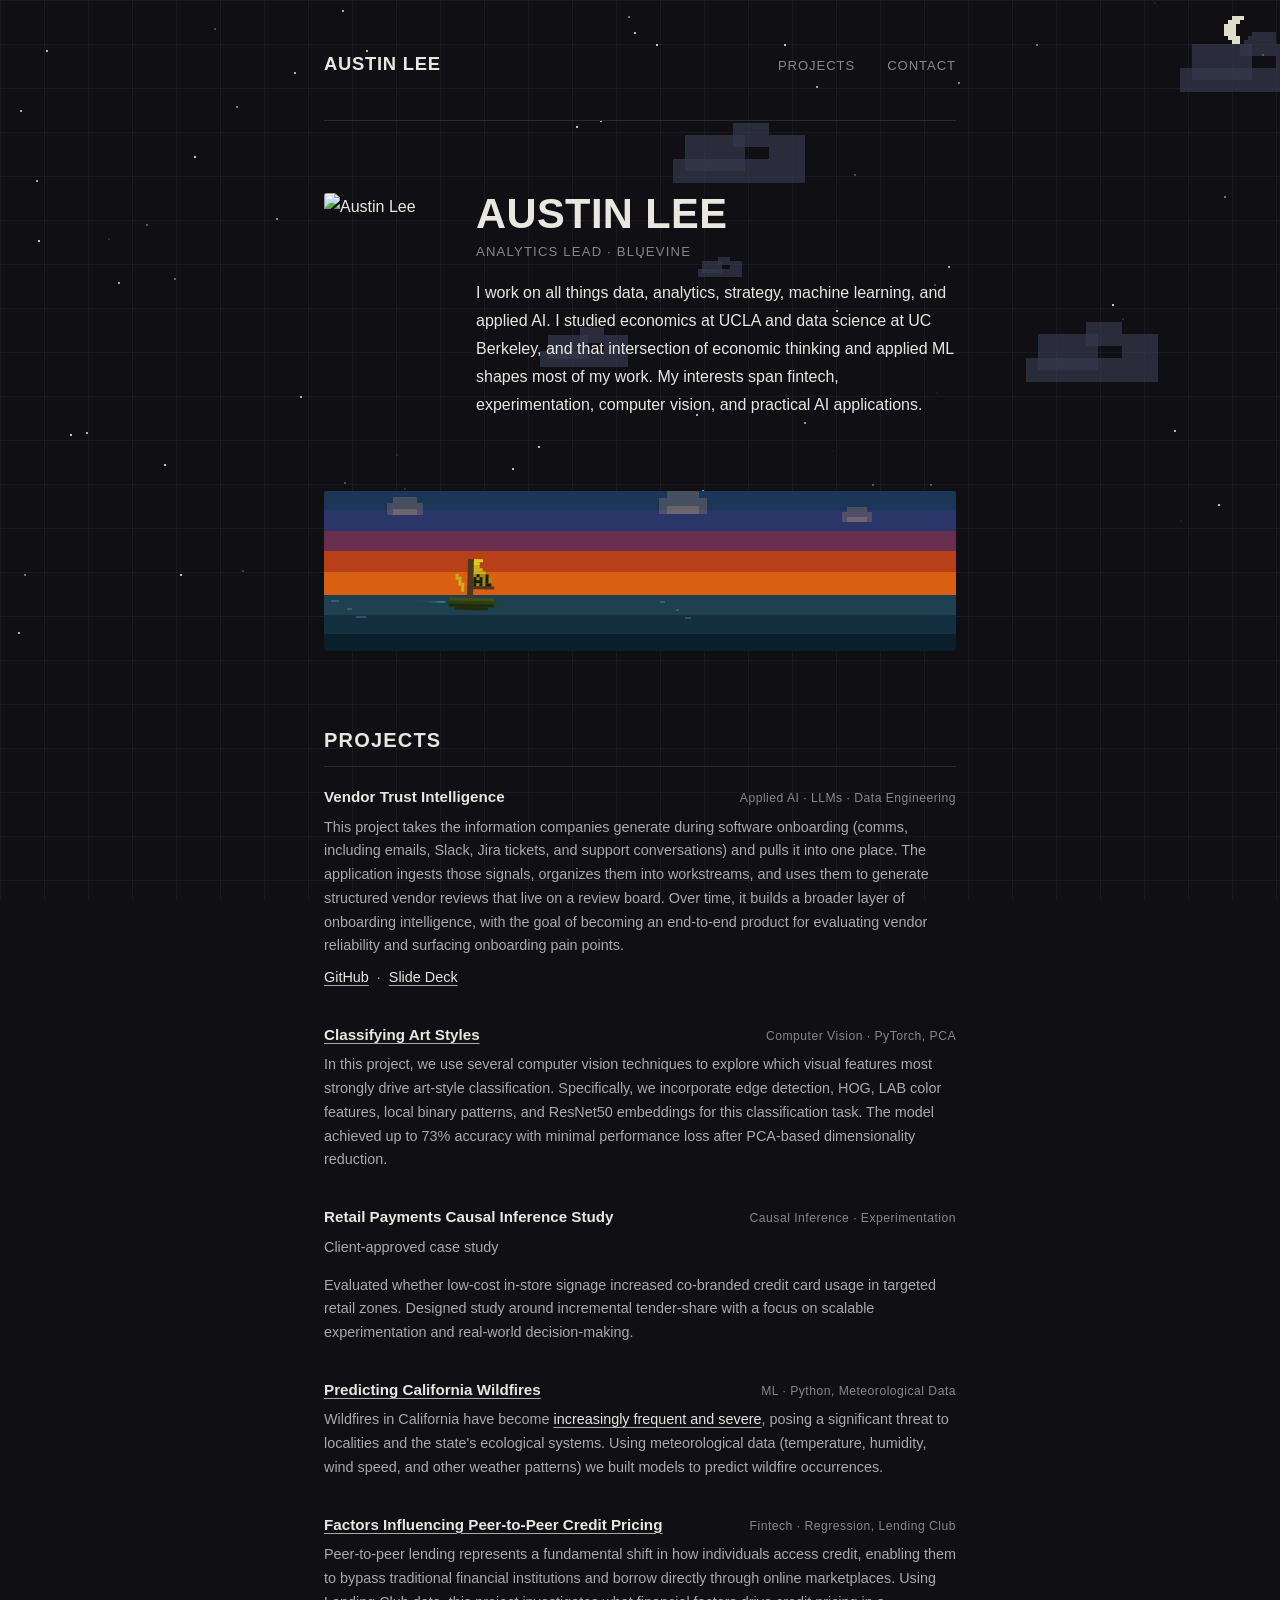
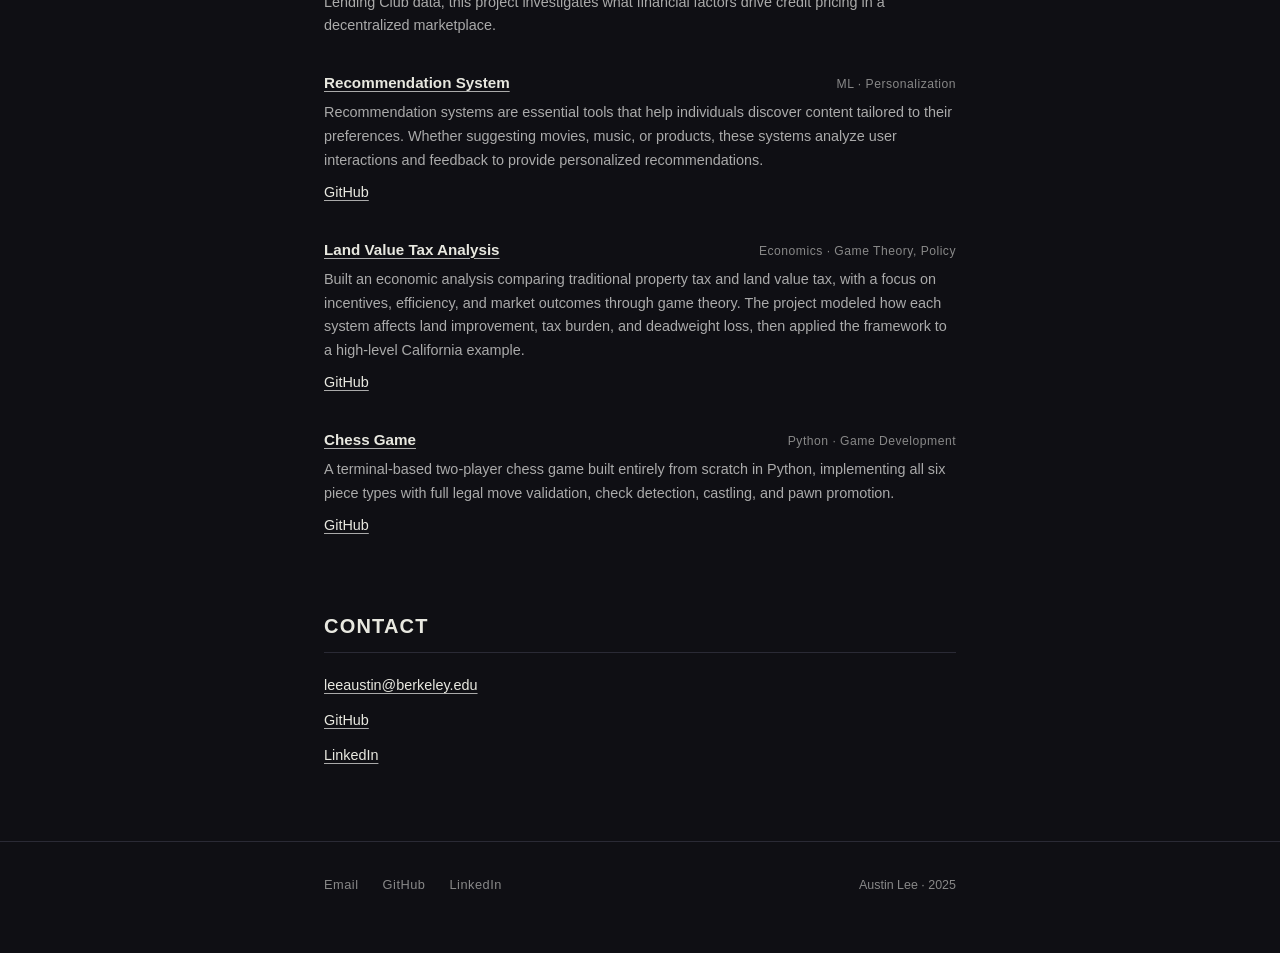
==== commit ec479b82: "Add time-aware pixel sky background scene Day/night theme (PST) with animated blocky clouds, pixel s" ====
--- a/docs/index.html
+++ b/docs/index.html
@@ -8,6 +8,12 @@
   <link rel="stylesheet" href="style.css">
 </head>
 <body>
+
+  <!-- ============================================================
+       SKY CANVAS (NEW)
+       Pixel background behind all content.  JS below drives it.
+       ============================================================ -->
+  <canvas id="skyCanvas" aria-hidden="true"></canvas>
 
   <div class="container">
 
@@ -221,6 +227,264 @@
   </footer>
 
   <!-- ============================================================
+       SKY SCENE ANIMATION (NEW)
+       Reads PST time on load and every 60 s.
+       Toggles day/night CSS variables and draws:
+         • Sky fill (day: #a8d8ea / night: #0f0f14)
+         • CSS-pixel grid overlay (graph-paper lines)
+         • Drifting blocky pixel clouds
+         • Blocky pixel sun (day, top-right) or crescent moon (night)
+         • Twinkling 2×2 star dots (night only)
+       #boatCanvas and its JS are completely untouched.
+       ============================================================ -->
+  <script>
+  (function () {
+    'use strict';
+
+    // ── Tuneable constants ──────────────────────────────────────
+    var P        = 4;    // CSS px per pixel unit
+    var GRID_PX  = 44;   // CSS px between grid lines
+    var N_CLOUDS = 5;
+    var N_STARS  = 90;
+
+    // ── Theme palettes ─────────────────────────────────────────
+    var THEME_DAY = {
+      bg:        '#a8d8ea',
+      text:      '#1a1a1a',
+      border:    '#c0d8e4',
+      secondary: '#3a5a6a',
+      mutedText: '#2a4a5a',
+    };
+    var THEME_NIGHT = {
+      bg:        '#0f0f14',
+      text:      '#e8e8e0',
+      border:    '#2a2a35',
+      secondary: '#888',
+      mutedText: '#aaa',
+    };
+
+    // ── Canvas setup ───────────────────────────────────────────
+    var canvas = document.getElementById('skyCanvas');
+    if (!canvas) return;
+    var ctx = canvas.getContext('2d');
+
+    var W, H, dpr;
+    var clouds = [], stars = [];
+    var isDay  = true;
+
+    function resize() {
+      dpr = window.devicePixelRatio || 1;
+      W   = window.innerWidth;
+      H   = window.innerHeight;
+      canvas.width  = Math.round(W * dpr);
+      canvas.height = Math.round(H * dpr);
+      canvas.style.width  = W + 'px';
+      canvas.style.height = H + 'px';
+      initClouds();
+      initStars();
+    }
+
+    // ── Block helper (pixel-unit coordinates) ──────────────────
+    function blk(px, py, pw, ph, color) {
+      ctx.fillStyle = color;
+      ctx.fillRect(
+        Math.round(px * P), Math.round(py * P),
+        Math.round(pw * P), Math.round(ph * P)
+      );
+    }
+
+    // ── PST time check ─────────────────────────────────────────
+    function checkTime() {
+      var h = parseInt(
+        new Date().toLocaleString('en-US', {
+          timeZone: 'America/Los_Angeles',
+          hour:     'numeric',
+          hour12:   false,
+        }), 10
+      );
+      isDay = (h >= 7 && h < 20);
+      applyTheme();
+    }
+
+    function applyTheme() {
+      var root = document.documentElement;
+      var t    = isDay ? THEME_DAY : THEME_NIGHT;
+      root.style.setProperty('--color-bg',        t.bg);
+      root.style.setProperty('--color-text',       t.text);
+      root.style.setProperty('--color-border',     t.border);
+      root.style.setProperty('--color-secondary',  t.secondary);
+      root.style.setProperty('--color-muted-text', t.mutedText);
+    }
+
+    // ── Clouds ─────────────────────────────────────────────────
+    // Wide, flat blocky silhouette — groups of overlapping rectangles.
+    // Coordinates in pixel units relative to cloud origin.
+    var CLOUD_SHAPE = [
+      [0, 3, 11, 2],   // wide flat base
+      [1, 1,  5, 3],   // left main bump
+      [5, 0,  3, 2],   // center peak
+      [8, 1,  3, 2],   // right bump
+    ];
+
+    function makeCloud(scatter) {
+      var PW = W / P;
+      return {
+        x:     scatter ? Math.random() * (PW + 20) : PW + 15,
+        y:     3 + Math.random() * (H / P) * 0.40,
+        speed: 0.03 + Math.random() * 0.05,
+        s:     1 + Math.floor(Math.random() * 3),  // scale: 1×, 2×, or 3×
+      };
+    }
+
+    function initClouds() {
+      clouds = [];
+      for (var i = 0; i < N_CLOUDS; i++) clouds.push(makeCloud(true));
+    }
+
+    function updateDrawClouds() {
+      var color = isDay ? 'rgba(255,255,255,0.82)' : 'rgba(55,58,78,0.70)';
+      for (var i = 0; i < clouds.length; i++) {
+        var c = clouds[i];
+        c.x -= c.speed;
+        if (c.x + 14 * c.s < 0) clouds[i] = makeCloud(false);
+        for (var j = 0; j < CLOUD_SHAPE.length; j++) {
+          var b = CLOUD_SHAPE[j];
+          blk(c.x + b[0] * c.s, c.y + b[1] * c.s, b[2] * c.s, b[3] * c.s, color);
+        }
+      }
+    }
+
+    // ── Stars ──────────────────────────────────────────────────
+    function initStars() {
+      stars = [];
+      for (var i = 0; i < N_STARS; i++) {
+        stars.push({
+          x:     Math.floor(Math.random() * Math.floor(W  / 2)) * 2,
+          y:     Math.floor(Math.random() * Math.floor(H * 0.72 / 2)) * 2,
+          phase: Math.random() * Math.PI * 2,
+        });
+      }
+    }
+
+    function drawStars() {
+      if (isDay) return;
+      for (var i = 0; i < stars.length; i++) {
+        var s = stars[i];
+        s.phase += 0.013;
+        ctx.globalAlpha = Math.max(0, 0.25 + Math.sin(s.phase) * 0.50);
+        ctx.fillStyle   = '#ffffff';
+        ctx.fillRect(s.x, s.y, 2, 2);   // 2×2 CSS px dot
+      }
+      ctx.globalAlpha = 1;
+    }
+
+    // ── Sun (top-right, day only) ──────────────────────────────
+    // 7×7 pixel-unit disc + 12 single-block rays.
+    var SUN_BODY = [
+      [2, 0, 3, 1], [1, 1, 5, 1],
+      [0, 2, 7, 1], [0, 3, 7, 1], [0, 4, 7, 1],
+      [1, 5, 5, 1], [2, 6, 3, 1],
+    ];
+    var SUN_RAYS = [
+      [3, -2, 1, 1], [3,  8, 1, 1],
+      [-2, 3, 1, 1], [8,  3, 1, 1],
+      [1, -1, 1, 1], [5, -1, 1, 1],
+      [-1, 1, 1, 1], [-1, 5, 1, 1],
+      [7,  1, 1, 1], [7,  5, 1, 1],
+      [1,  7, 1, 1], [5,  7, 1, 1],
+    ];
+
+    function drawSun() {
+      var ox = W / P - 14;
+      var oy = 4;
+      var c  = '#f9d84e';
+      for (var i = 0; i < SUN_BODY.length; i++) {
+        var b = SUN_BODY[i];
+        blk(ox + b[0], oy + b[1], b[2], b[3], c);
+      }
+      ctx.save();
+      ctx.globalAlpha = 0.65;
+      for (var i = 0; i < SUN_RAYS.length; i++) {
+        var r = SUN_RAYS[i];
+        blk(ox + r[0], oy + r[1], r[2], r[3], c);
+      }
+      ctx.restore();
+    }
+
+    // ── Moon (top-right, night only) ───────────────────────────
+    // Same 7×7 disc with a crescent cutout painted in night-bg color.
+    var MOON_BODY = [
+      [2, 0, 3, 1], [1, 1, 5, 1],
+      [0, 2, 7, 1], [0, 3, 7, 1], [0, 4, 7, 1],
+      [1, 5, 5, 1], [2, 6, 3, 1],
+    ];
+    var MOON_CUT = [
+      [4, 1, 2, 1], [3, 2, 4, 1], [3, 3, 4, 1],
+      [3, 4, 4, 1], [4, 5, 2, 1], [4, 6, 1, 1],
+    ];
+
+    function drawMoon() {
+      var ox = W / P - 14;
+      var oy = 4;
+      for (var i = 0; i < MOON_BODY.length; i++) {
+        var b = MOON_BODY[i];
+        blk(ox + b[0], oy + b[1], b[2], b[3], '#ddddc8');
+      }
+      for (var i = 0; i < MOON_CUT.length; i++) {
+        var mc = MOON_CUT[i];
+        blk(ox + mc[0], oy + mc[1], mc[2], mc[3], '#0f0f14');
+      }
+    }
+
+    // ── Grid overlay ───────────────────────────────────────────
+    function drawGrid() {
+      ctx.save();
+      ctx.strokeStyle = isDay
+        ? 'rgba(0,50,90,0.10)'
+        : 'rgba(180,200,255,0.06)';
+      ctx.lineWidth = 1;
+      ctx.beginPath();
+      for (var gx = 0; gx <= W; gx += GRID_PX) {
+        ctx.moveTo(gx + 0.5, 0);
+        ctx.lineTo(gx + 0.5, H);
+      }
+      for (var gy = 0; gy <= H; gy += GRID_PX) {
+        ctx.moveTo(0, gy + 0.5);
+        ctx.lineTo(W, gy + 0.5);
+      }
+      ctx.stroke();
+      ctx.restore();
+    }
+
+    // ── Main draw loop ─────────────────────────────────────────
+    function draw() {
+      ctx.save();
+      ctx.scale(dpr, dpr);
+
+      ctx.fillStyle = isDay ? '#a8d8ea' : '#0f0f14';
+      ctx.fillRect(0, 0, W, H);
+
+      drawStars();
+      drawGrid();
+      updateDrawClouds();
+
+      if (isDay) drawSun();
+      else       drawMoon();
+
+      ctx.restore();
+      requestAnimationFrame(draw);
+    }
+
+    // ── Boot ───────────────────────────────────────────────────
+    checkTime();
+    resize();
+    window.addEventListener('resize', function () { resize(); });
+    setInterval(checkTime, 60000);
+    requestAnimationFrame(draw);
+  })();
+  </script>
+
+  <!-- ============================================================
        BOAT ANIMATION
        All tuneable constants are at the top of the IIFE.
        ============================================================ -->
--- a/docs/style.css
+++ b/docs/style.css
@@ -122,6 +122,8 @@
   max-width: var(--col-width);
   margin:    0 auto;
   padding:   0 var(--page-h-pad);
+  position:  relative;   /* NEW: keeps container above #skyCanvas */
+  z-index:   1;
 }
 
 
@@ -344,6 +346,8 @@
   margin-top:  var(--section-gap);
   border-top:  1px solid var(--color-border);
   padding:     2rem 0 3.5rem;
+  position:    relative;   /* NEW: keeps footer above #skyCanvas */
+  z-index:     1;
 }
 
 .footer-inner {
@@ -372,6 +376,27 @@
 .footer-copy {
   font-size: 0.78rem;
   color:     var(--color-secondary);
+}
+
+
+/* ================================================================
+   SKY SCENE — pixel background canvas (NEW)
+   Fixed behind all content; z-index layering:
+     #skyCanvas  z-index: 0  (above body bg, below content)
+     .container  z-index: 1
+     .site-footer z-index: 1
+   ================================================================ */
+
+#skyCanvas {
+  position:        fixed;
+  top:             0;
+  left:            0;
+  width:           100%;
+  height:          100%;
+  display:         block;
+  z-index:         0;
+  pointer-events:  none;
+  image-rendering: pixelated;
 }
 
 
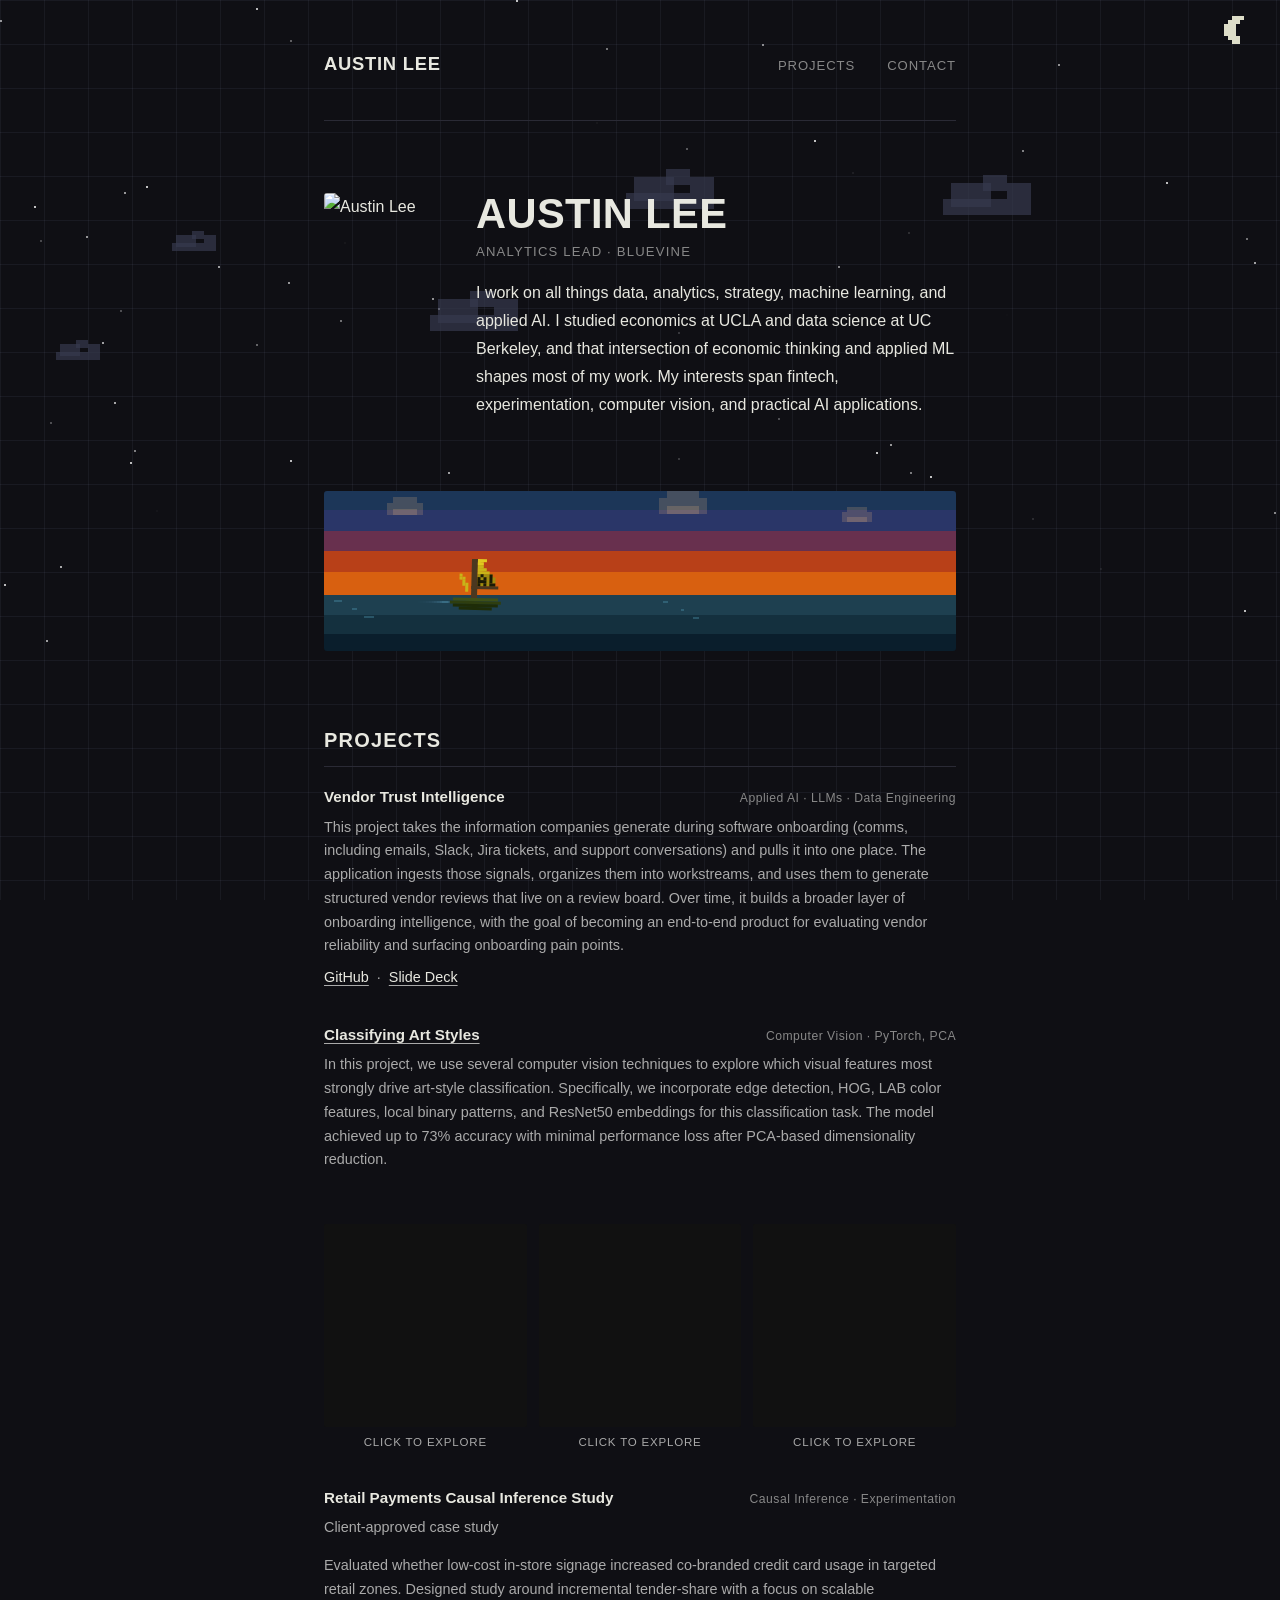
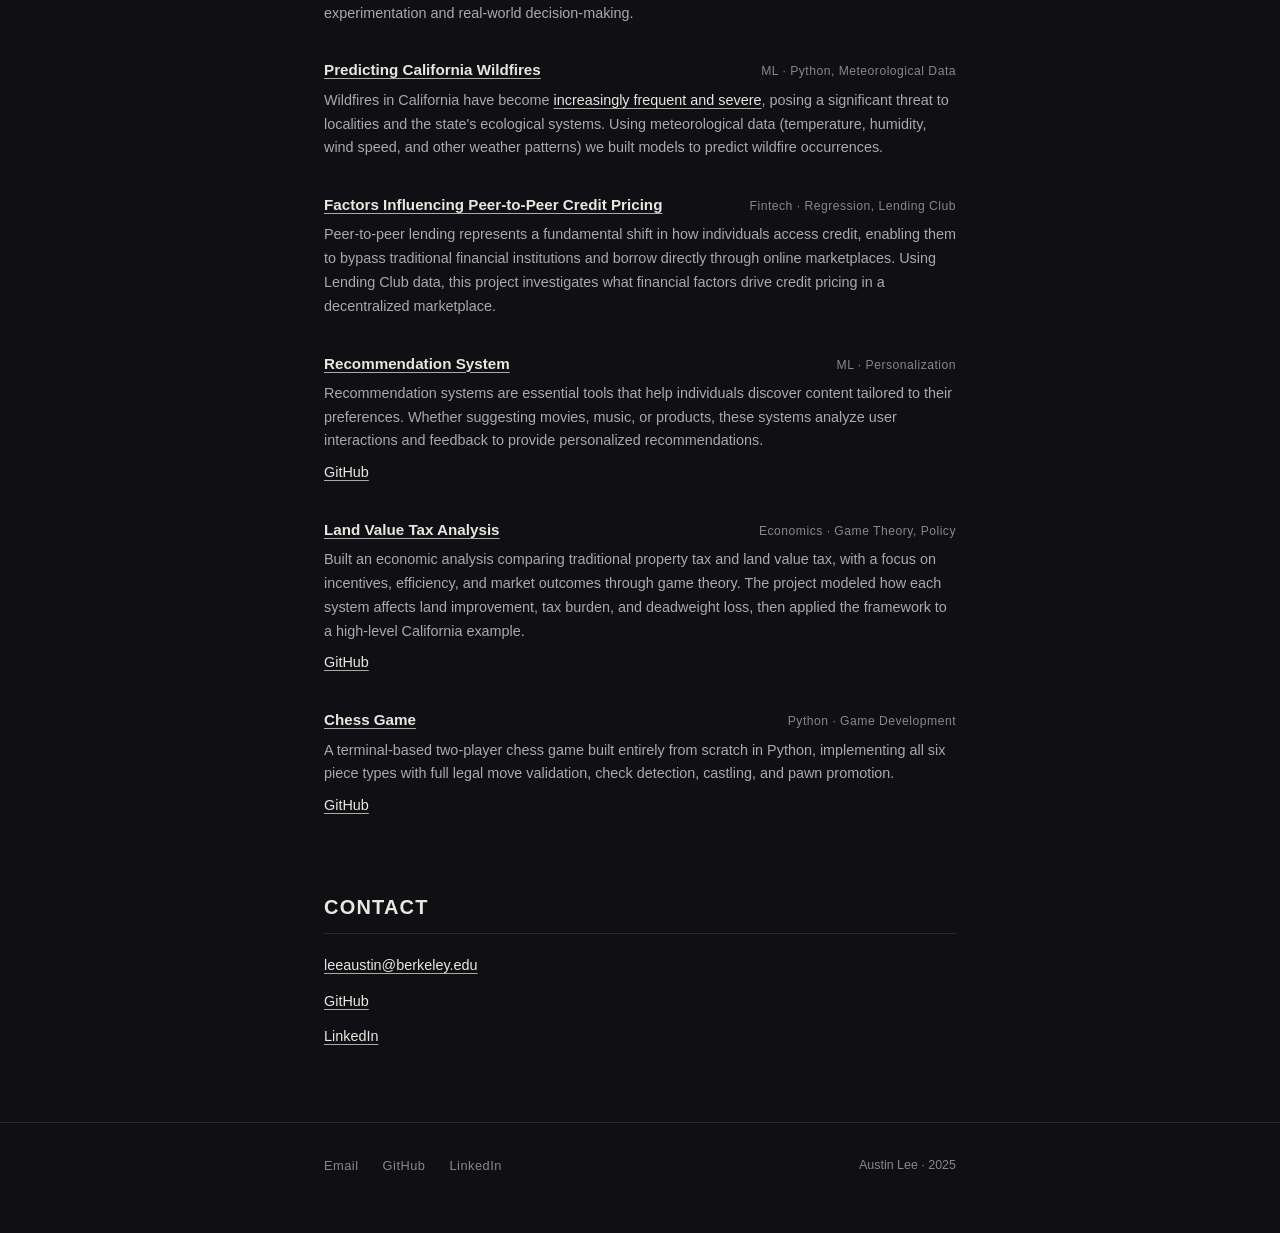
==== commit 478c1763: "Add interactive art showcase with full Canny edge detection - Edge detection showcase below "Classif" ====
--- a/docs/index.html
+++ b/docs/index.html
@@ -93,6 +93,40 @@
           </p>
         </div>
 
+        <!-- ART SHOWCASE (NEW) — interactive edge detection demo -->
+        <!-- Sits directly below the "Classifying Art Styles" project entry. -->
+        <!-- Requires wikiart_index.js (run generate_wikiart_index.py to populate). -->
+        <div class="art-showcase">
+          <div class="art-showcase-grid">
+
+            <div class="art-showcase-item">
+              <div class="art-card" tabindex="0" role="button" aria-label="Art image — click to explore">
+                <canvas></canvas>
+                <div class="art-label"></div>
+              </div>
+              <p class="art-hint">click to explore</p>
+            </div>
+
+            <div class="art-showcase-item">
+              <div class="art-card" tabindex="0" role="button" aria-label="Art image — click to explore">
+                <canvas></canvas>
+                <div class="art-label"></div>
+              </div>
+              <p class="art-hint">click to explore</p>
+            </div>
+
+            <div class="art-showcase-item">
+              <div class="art-card" tabindex="0" role="button" aria-label="Art image — click to explore">
+                <canvas></canvas>
+                <div class="art-label"></div>
+              </div>
+              <p class="art-hint">click to explore</p>
+            </div>
+
+          </div>
+        </div>
+        <!-- /ART SHOWCASE -->
+
         <div class="project">
           <div class="project-meta-row">
             <span class="project-title">Retail Payments Causal Inference Study</span>
@@ -225,6 +259,10 @@
       <span class="footer-copy">Austin Lee &middot; 2025</span>
     </div>
   </footer>
+
+  <!-- ART SHOWCASE scripts (NEW) -->
+  <script src="wikiart_index.js"></script>
+  <script src="art-showcase.js"></script>
 
   <!-- ============================================================
        SKY SCENE ANIMATION (NEW)
--- a/docs/style.css
+++ b/docs/style.css
@@ -401,6 +401,81 @@
 
 
 /* ================================================================
+   ART SHOWCASE — edge detection demo (NEW)
+   ================================================================ */
+
+.art-showcase {
+  margin-top: 1.25rem;
+}
+
+.art-showcase-grid {
+  display: flex;
+  gap:     0.75rem;
+}
+
+.art-showcase-item {
+  flex:      1;
+  min-width: 0;
+}
+
+.art-card {
+  position:      relative;
+  aspect-ratio:  1 / 1;
+  background:    #111;
+  cursor:        pointer;
+  overflow:      hidden;
+  border-radius: 2px;
+  user-select:   none;
+}
+
+.art-card:focus-visible {
+  outline:        2px solid var(--color-text);
+  outline-offset: 2px;
+}
+
+.art-card canvas {
+  position: absolute;
+  top:      0;
+  left:     0;
+  width:    100%;
+  height:   100%;
+  display:  block;
+}
+
+.art-label {
+  position:       absolute;
+  bottom:         0;
+  left:           0;
+  right:          0;
+  background:     rgba(0, 0, 0, 0.65);
+  color:          #f0f0e8;
+  font-family:    var(--font-display);
+  font-weight:    bold;
+  font-size:      1rem;
+  text-transform: uppercase;
+  letter-spacing: 0.06em;
+  padding:        0.35rem 0.5rem;
+  opacity:        0;
+  transition:     opacity 0.2s ease;
+  pointer-events: none;
+}
+
+.art-label.visible {
+  opacity: 1;
+}
+
+.art-hint {
+  margin-top:     0.35rem;
+  font-size:      0.72rem;
+  color:          var(--color-muted-text);
+  letter-spacing: 0.07em;
+  text-transform: uppercase;
+  text-align:     center;
+  font-family:    var(--font-display);
+}
+
+
+/* ================================================================
    BOAT SCENE
    ================================================================ */
 
@@ -448,6 +523,10 @@
     font-size: 2.1rem;
   }
 
+  .art-showcase-grid {
+    flex-direction: column;
+  }
+
   .project-meta-row {
     flex-direction: column;
     align-items:    flex-start;
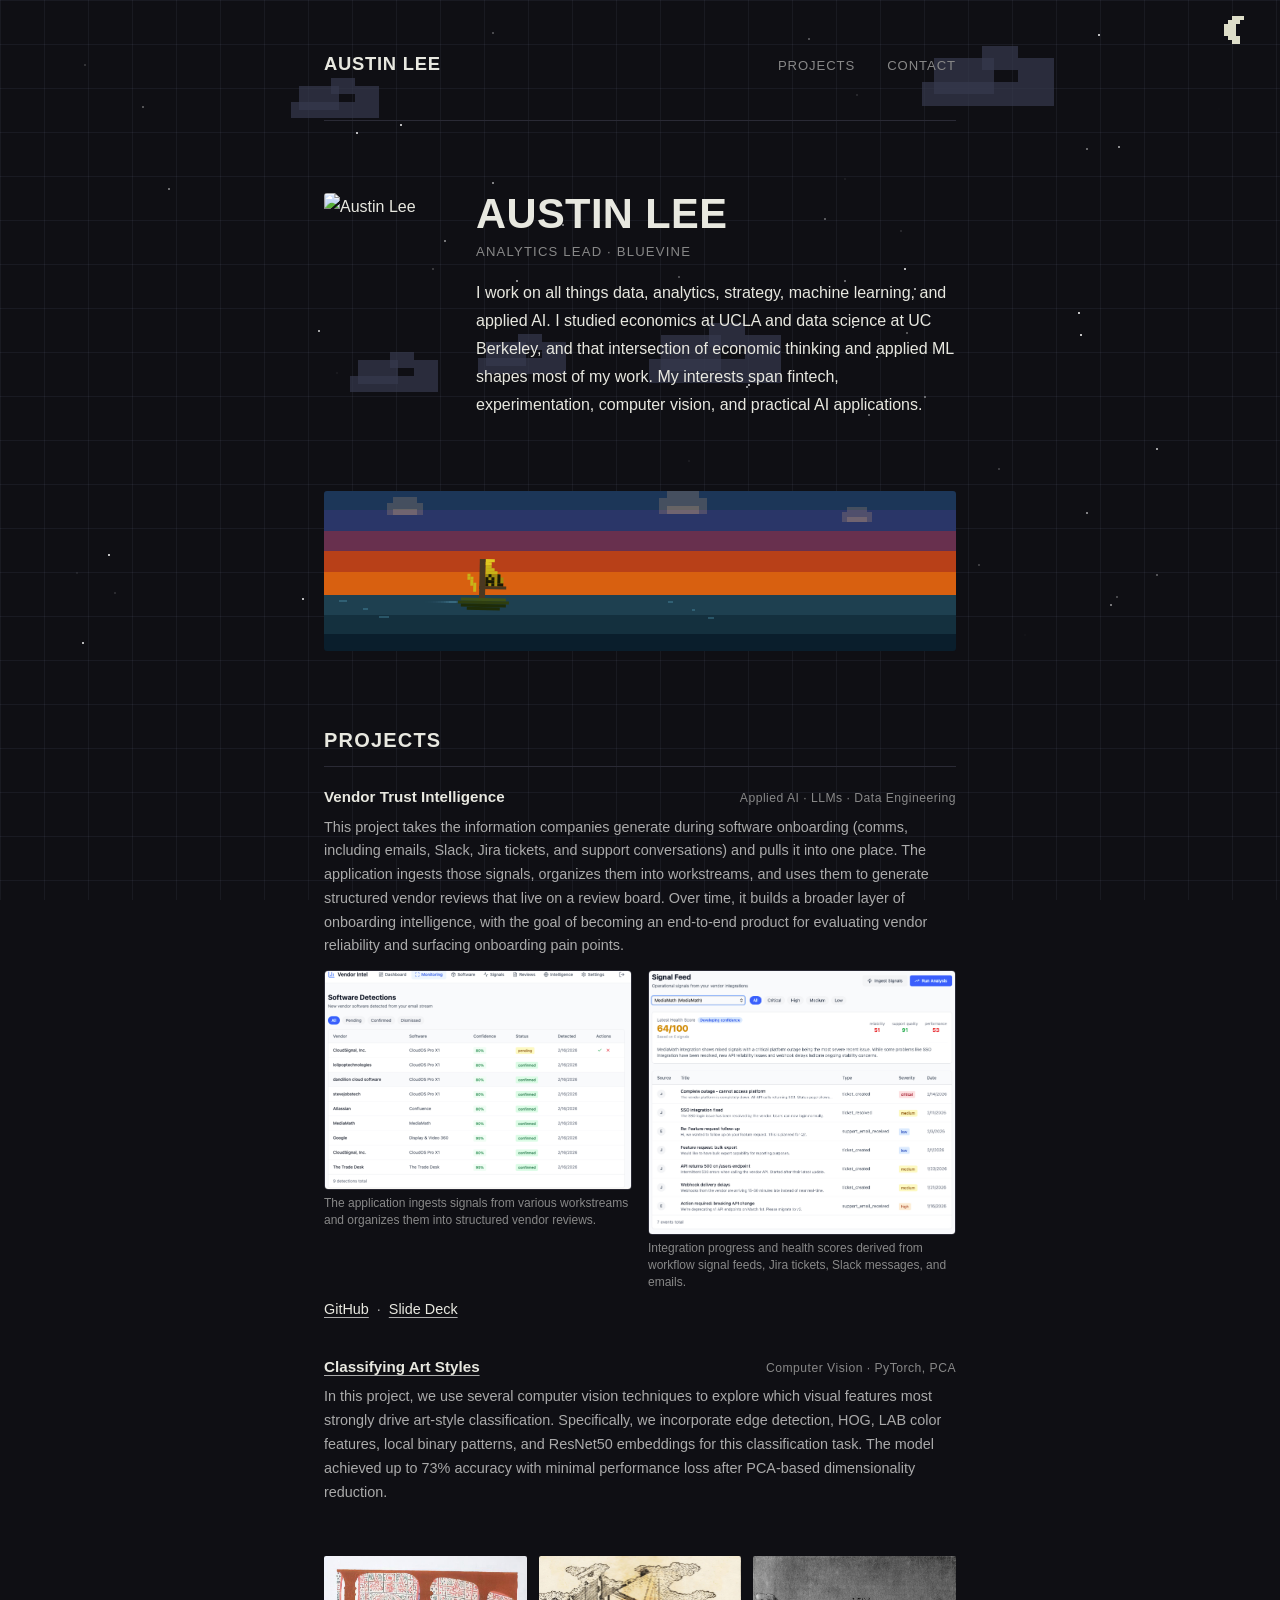
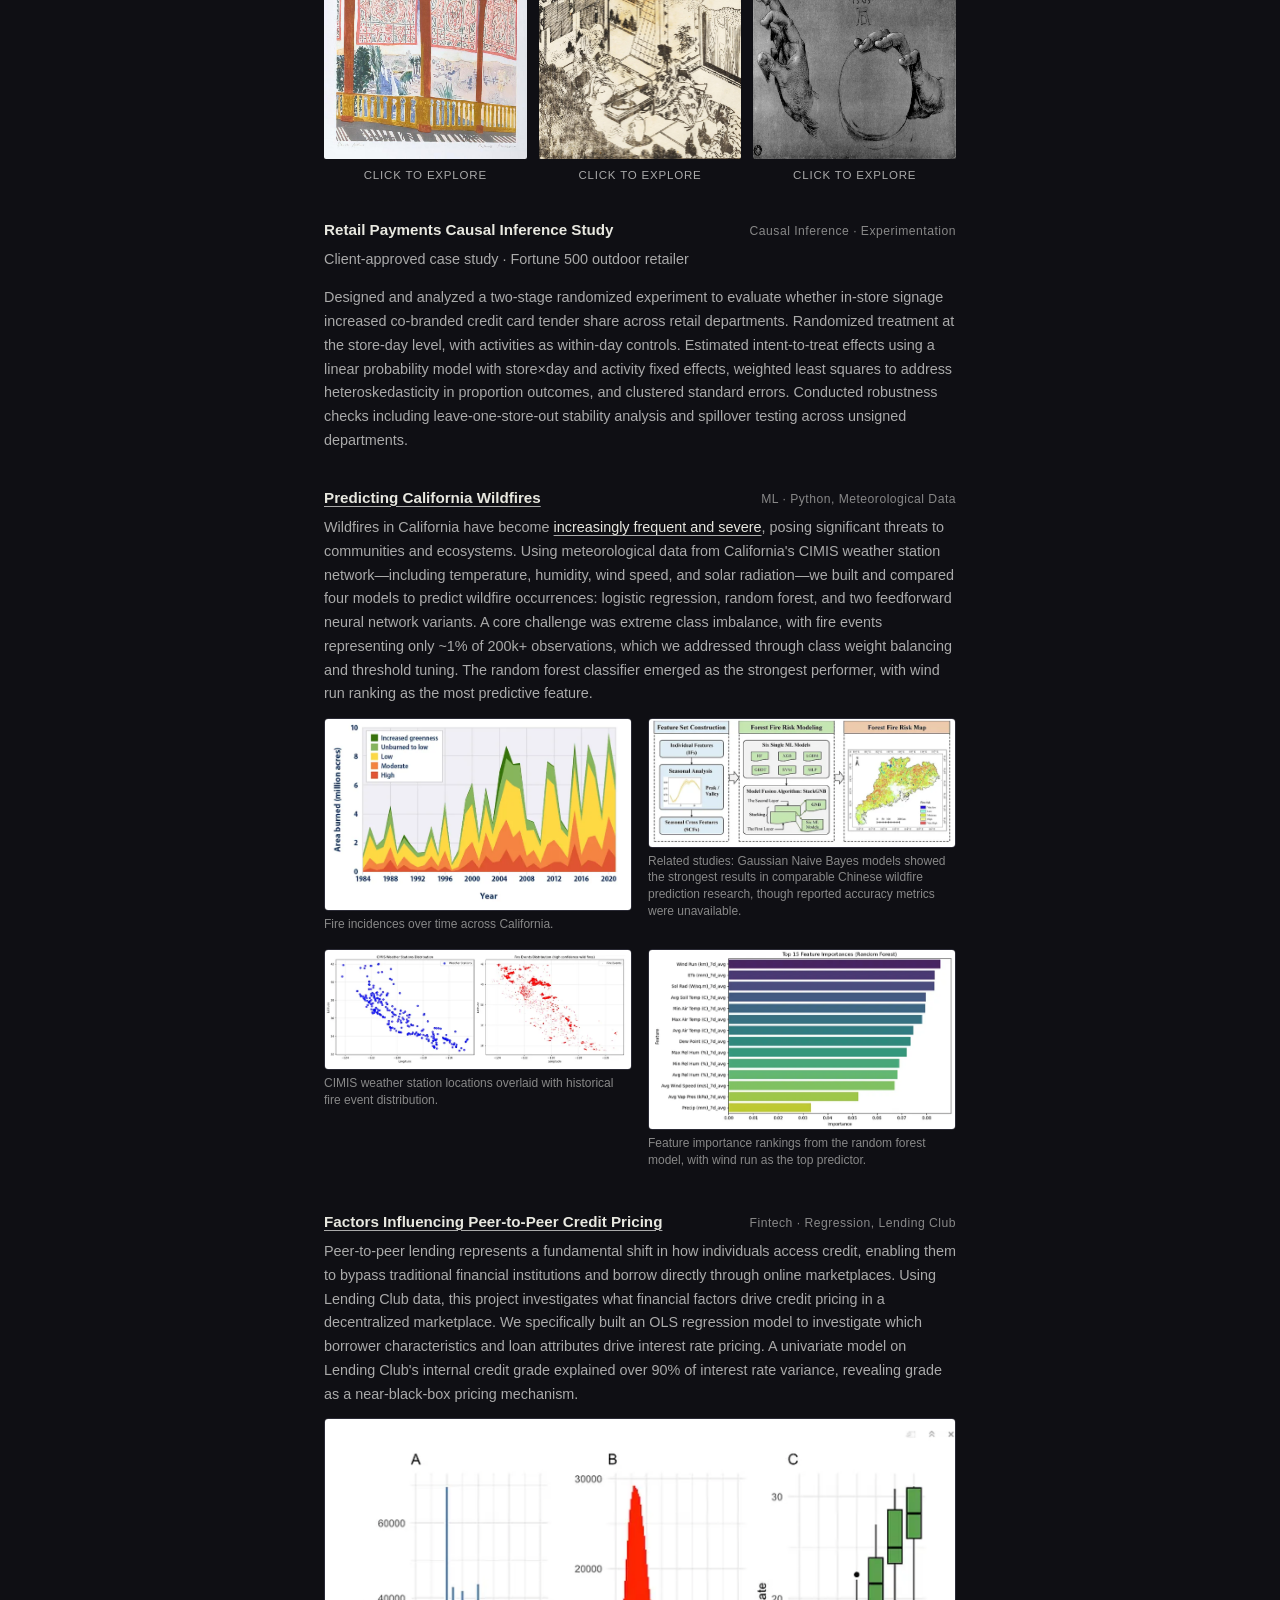
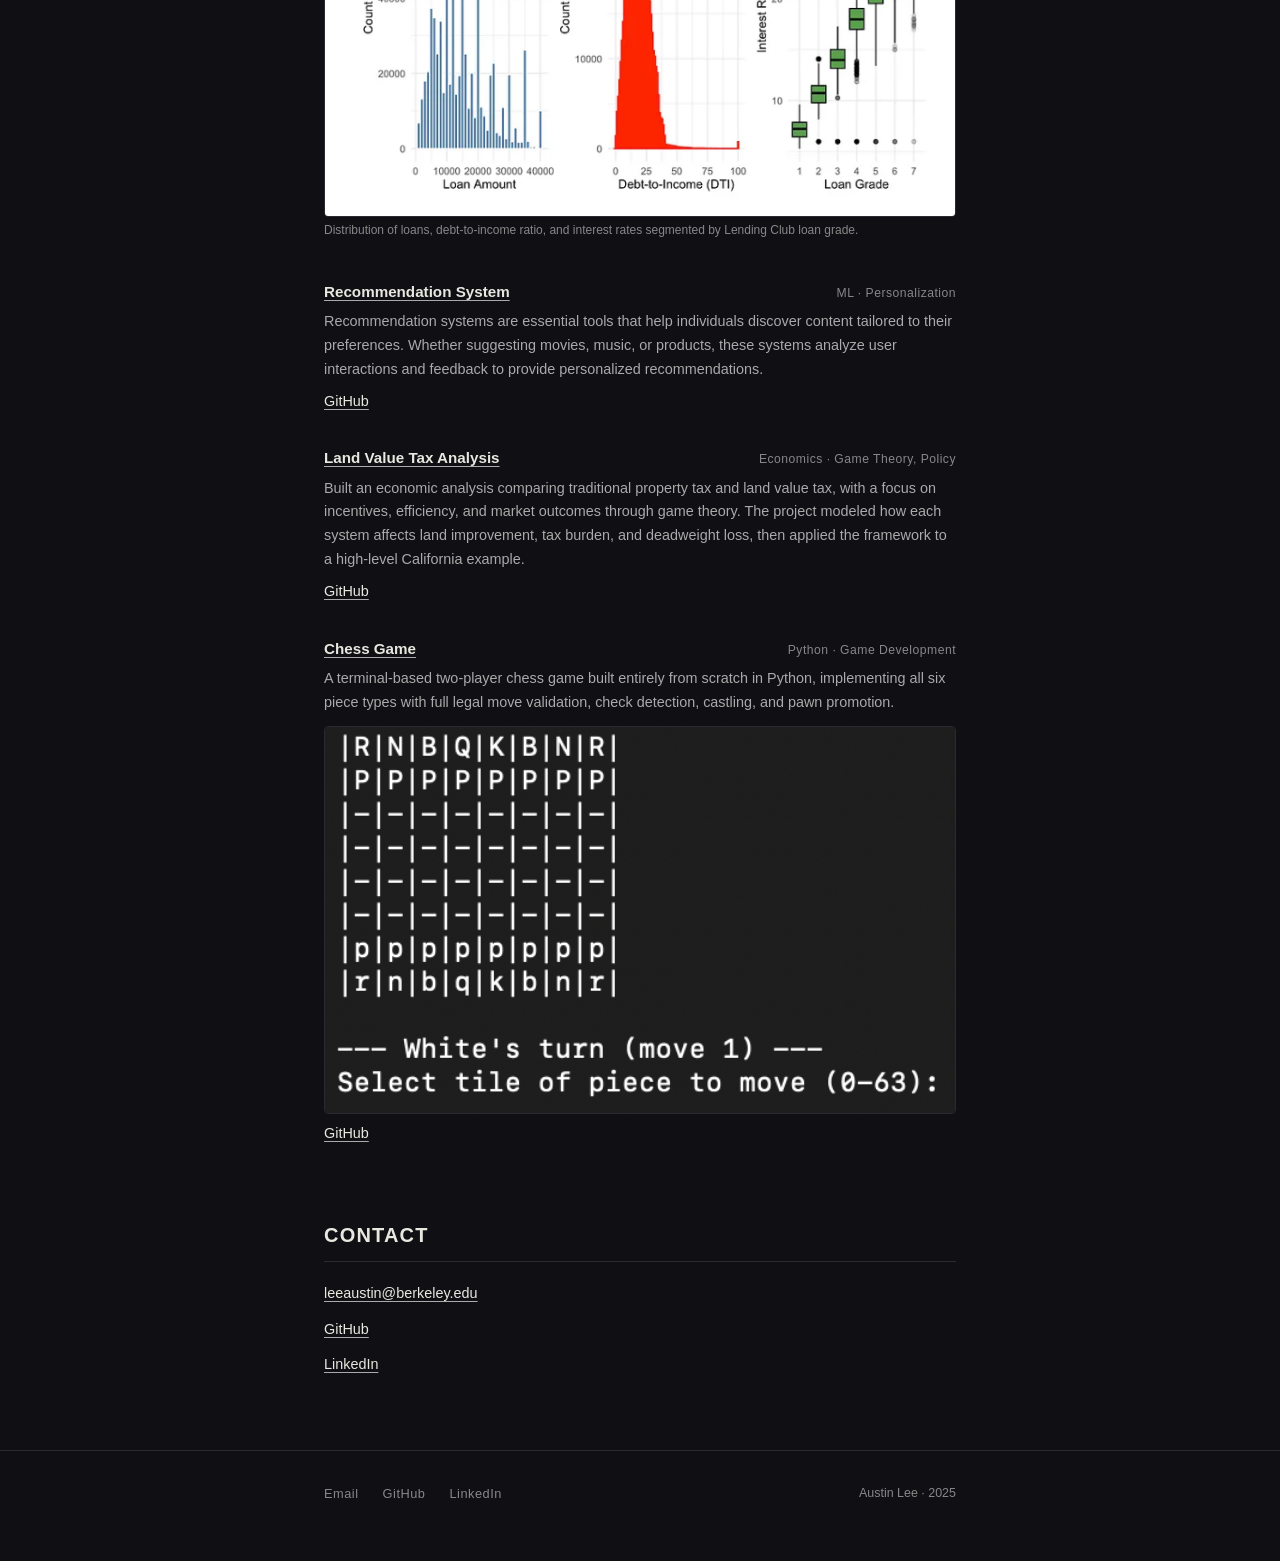
==== commit 1fd23f68: "Add project images, expand descriptions, and tilt/lightbox interaction - Vendor Trust Intelligence: " ====
--- a/docs/index.html
+++ b/docs/index.html
@@ -66,6 +66,18 @@
             goal of becoming an end-to-end product for evaluating vendor
             reliability and surfacing onboarding pain points.
           </p>
+          <div class="project-screenshots">
+            <figure class="project-screenshot">
+              <img src="Vendor Integration Intelligence Platform 1.png"
+                   alt="Application ingesting signals from various workstreams">
+              <figcaption>The application ingests signals from various workstreams and organizes them into structured vendor reviews.</figcaption>
+            </figure>
+            <figure class="project-screenshot">
+              <img src="Vendor Integration Intelligence Platform 2 Signal Feed.png"
+                   alt="Integration progress and health scores from workflow signal feeds">
+              <figcaption>Integration progress and health scores derived from workflow signal feeds, Jira tickets, Slack messages, and emails.</figcaption>
+            </figure>
+          </div>
           <p class="project-links">
             <a href="https://github.com/syntheticfinds/vendor_software_integration"
                target="_blank" rel="noopener noreferrer">GitHub</a>
@@ -132,12 +144,17 @@
             <span class="project-title">Retail Payments Causal Inference Study</span>
             <span class="project-tags">Causal Inference &middot; Experimentation</span>
           </div>
-          <p class="project-client-note">Client-approved case study</p>
+          <p class="project-client-note">Client-approved case study &middot; Fortune 500 outdoor retailer</p>
           <p>
-            Evaluated whether low-cost in-store signage increased co-branded credit
-            card usage in targeted retail zones. Designed study around incremental
-            tender-share with a focus on scalable experimentation and real-world
-            decision-making.
+            Designed and analyzed a two-stage randomized experiment to evaluate whether
+            in-store signage increased co-branded credit card tender share across retail
+            departments. Randomized treatment at the store-day level, with activities as
+            within-day controls. Estimated intent-to-treat effects using a linear
+            probability model with store&times;day and activity fixed effects, weighted
+            least squares to address heteroskedasticity in proportion outcomes, and
+            clustered standard errors. Conducted robustness checks including
+            leave-one-store-out stability analysis and spillover testing across unsigned
+            departments.
           </p>
         </div>
 
@@ -152,10 +169,38 @@
           <p>
             Wildfires in California have become
             <a href="https://en.wikipedia.org/wiki/Palisades_Fire" target="_blank" rel="noopener noreferrer">increasingly frequent and severe</a>,
-            posing a significant threat to localities and the state's ecological systems.
-            Using meteorological data (temperature, humidity, wind speed, and other
-            weather patterns) we built models to predict wildfire occurrences.
+            posing significant threats to communities and ecosystems. Using meteorological
+            data from California's CIMIS weather station network&mdash;including
+            temperature, humidity, wind speed, and solar radiation&mdash;we built and
+            compared four models to predict wildfire occurrences: logistic regression,
+            random forest, and two feedforward neural network variants. A core challenge
+            was extreme class imbalance, with fire events representing only ~1% of 200k+
+            observations, which we addressed through class weight balancing and threshold
+            tuning. The random forest classifier emerged as the strongest performer, with
+            wind run ranking as the most predictive feature.
           </p>
+          <div class="project-screenshots">
+            <figure class="project-screenshot">
+              <img src="Fire Incidences Over Time.png"
+                   alt="Fire incidences over time">
+              <figcaption>Fire incidences over time across California.</figcaption>
+            </figure>
+            <figure class="project-screenshot">
+              <img src="Related Studies.png"
+                   alt="Related studies summary">
+              <figcaption>Related studies: Gaussian Naive Bayes models showed the strongest results in comparable Chinese wildfire prediction research, though reported accuracy metrics were unavailable.</figcaption>
+            </figure>
+            <figure class="project-screenshot">
+              <img src="Weather Stations and Fire event distribution mapping.png"
+                   alt="Weather station and fire event distribution mapping">
+              <figcaption>CIMIS weather station locations overlaid with historical fire event distribution.</figcaption>
+            </figure>
+            <figure class="project-screenshot">
+              <img src="Feature Importance.png"
+                   alt="Feature importance from random forest classifier">
+              <figcaption>Feature importance rankings from the random forest model, with wind run as the top predictor.</figcaption>
+            </figure>
+          </div>
         </div>
 
         <div class="project">
@@ -170,9 +215,20 @@
             Peer-to-peer lending represents a fundamental shift in how individuals
             access credit, enabling them to bypass traditional financial institutions
             and borrow directly through online marketplaces. Using Lending Club data,
-            this project investigates what financial factors drive credit pricing in
-            a decentralized marketplace.
+            this project investigates what financial factors drive credit pricing in a
+            decentralized marketplace. We specifically built an OLS regression model to
+            investigate which borrower characteristics and loan attributes drive interest
+            rate pricing. A univariate model on Lending Club's internal credit grade
+            explained over 90% of interest rate variance, revealing grade as a
+            near-black-box pricing mechanism.
           </p>
+          <div class="project-screenshots">
+            <figure class="project-screenshot" style="flex: 1 1 100%;">
+              <img src="Distribution of Loans, Debt to income ratio, and interest rates by loan grade.png"
+                   alt="Distribution of loans, debt-to-income ratio, and interest rates by loan grade">
+              <figcaption>Distribution of loans, debt-to-income ratio, and interest rates segmented by Lending Club loan grade.</figcaption>
+            </figure>
+          </div>
         </div>
 
         <div class="project">
@@ -229,6 +285,11 @@
             Python, implementing all six piece types with full legal move validation,
             check detection, castling, and pawn promotion.
           </p>
+          <div class="project-screenshots">
+            <figure class="project-screenshot" style="flex: 1 1 100%;">
+              <img src="Chess Game.png" alt="Chess game terminal screenshot">
+            </figure>
+          </div>
           <p class="project-links">
             <a href="https://github.com/leeaustin120/chess-game"
                target="_blank" rel="noopener noreferrer">GitHub</a>
@@ -263,6 +324,79 @@
   <!-- ART SHOWCASE scripts (NEW) -->
   <script src="wikiart_index.js"></script>
   <script src="art-showcase.js"></script>
+
+  <!-- Project image tilt + lightbox -->
+  <script>
+  (function () {
+    'use strict';
+
+    var MAX_TILT = 10; // degrees
+
+    // Build lightbox once
+    var lb    = document.createElement('div');
+    lb.className = 'lightbox';
+    var lbImg = document.createElement('img');
+    lb.appendChild(lbImg);
+    document.body.appendChild(lb);
+
+    function closeLightbox() {
+      lb.classList.remove('lb-visible');
+      setTimeout(function () { lb.style.display = 'none'; }, 200);
+    }
+    lb.addEventListener('click', closeLightbox);
+    document.addEventListener('keydown', function (e) {
+      if (e.key === 'Escape') closeLightbox();
+    });
+
+    // Wire up every project screenshot that is NOT inside .art-showcase
+    document.querySelectorAll('.project-screenshot').forEach(function (fig) {
+      if (fig.closest('.art-showcase')) return;
+      var img = fig.querySelector('img');
+      if (!img) return;
+
+      // Wrap img in tilt container
+      var wrap = document.createElement('div');
+      wrap.className = 'tilt-wrap';
+      img.parentNode.insertBefore(wrap, img);
+      wrap.appendChild(img);
+
+      // "View Image" overlay label
+      var overlay = document.createElement('div');
+      overlay.className = 'tilt-overlay';
+      overlay.textContent = 'View Image';
+      wrap.appendChild(overlay);
+
+      // Tilt on mouse move — no transition so it tracks the cursor live
+      wrap.addEventListener('mousemove', function (e) {
+        wrap.style.transition = 'transform 0.05s linear';
+        var rect = wrap.getBoundingClientRect();
+        var nx   = (e.clientX - rect.left)  / rect.width  - 0.5; // -0.5 → 0.5
+        var ny   = (e.clientY - rect.top)   / rect.height - 0.5;
+        var rotY =  nx * MAX_TILT * 2;
+        var rotX = -ny * MAX_TILT * 2;
+        wrap.style.transform =
+          'perspective(700px) rotateX(' + rotX + 'deg) rotateY(' + rotY + 'deg) scale(1.025)';
+      });
+
+      // Smooth return on leave
+      wrap.addEventListener('mouseleave', function () {
+        wrap.style.transition = 'transform 0.5s ease';
+        wrap.style.transform  = 'perspective(700px) rotateX(0deg) rotateY(0deg) scale(1)';
+      });
+
+      // Click → open lightbox
+      wrap.addEventListener('click', function () {
+        lbImg.src = img.src;
+        lb.style.display = 'flex';
+        requestAnimationFrame(function () {
+          requestAnimationFrame(function () {
+            lb.classList.add('lb-visible');
+          });
+        });
+      });
+    });
+  }());
+  </script>
 
   <!-- ============================================================
        SKY SCENE ANIMATION (NEW)
--- a/docs/style.css
+++ b/docs/style.css
@@ -292,6 +292,99 @@
   margin-top: 0.5rem;
   font-size:  0.82rem;
   color:      var(--color-secondary);
+}
+
+.project-screenshots {
+  display:   flex;
+  gap:       1rem;
+  margin:    0.75rem 0 0.5rem;
+  flex-wrap: wrap;
+}
+
+.project-screenshot {
+  flex:       1 1 45%;
+  min-width:  200px;
+}
+
+.project-screenshot img {
+  width:         100%;
+  border-radius: 4px;
+  border:        1px solid var(--color-border, #ddd);
+  display:       block;
+}
+
+.project-screenshot figcaption {
+  font-size:   0.75rem;
+  color:       var(--color-secondary);
+  margin-top:  0.3rem;
+  line-height: 1.4;
+}
+
+.project-screenshot-placeholder {
+  width:            100%;
+  aspect-ratio:     16 / 9;
+  background:       #e4e4e1;
+  border-radius:    4px;
+  border:           1px dashed #bbb;
+}
+
+/* ── Project image tilt + zoom ──────────────────────────────── */
+.tilt-wrap {
+  position:         relative;
+  display:          block;
+  border-radius:    4px;
+  overflow:         hidden;
+  cursor:           pointer;
+  transform-style:  preserve-3d;
+  will-change:      transform;
+}
+
+.tilt-overlay {
+  position:        absolute;
+  inset:           0;
+  display:         flex;
+  align-items:     center;
+  justify-content: center;
+  background:      rgba(0, 0, 0, 0.32);
+  opacity:         0;
+  transition:      opacity 0.2s ease;
+  pointer-events:  none;
+  color:           #fff;
+  font-size:       0.72rem;
+  font-weight:     600;
+  letter-spacing:  0.1em;
+  text-transform:  uppercase;
+}
+
+.tilt-wrap:hover .tilt-overlay {
+  opacity: 1;
+}
+
+/* ── Lightbox ───────────────────────────────────────────────── */
+.lightbox {
+  position:        fixed;
+  inset:           0;
+  background:      rgba(0, 0, 0, 0.88);
+  display:         none;
+  align-items:     center;
+  justify-content: center;
+  z-index:         9999;
+  cursor:          zoom-out;
+  padding:         2rem;
+  opacity:         0;
+  transition:      opacity 0.2s ease;
+}
+
+.lightbox.lb-visible {
+  opacity: 1;
+}
+
+.lightbox img {
+  max-width:    92vw;
+  max-height:   90vh;
+  object-fit:   contain;
+  border-radius: 6px;
+  box-shadow:   0 12px 48px rgba(0, 0, 0, 0.7);
 }
 
 
